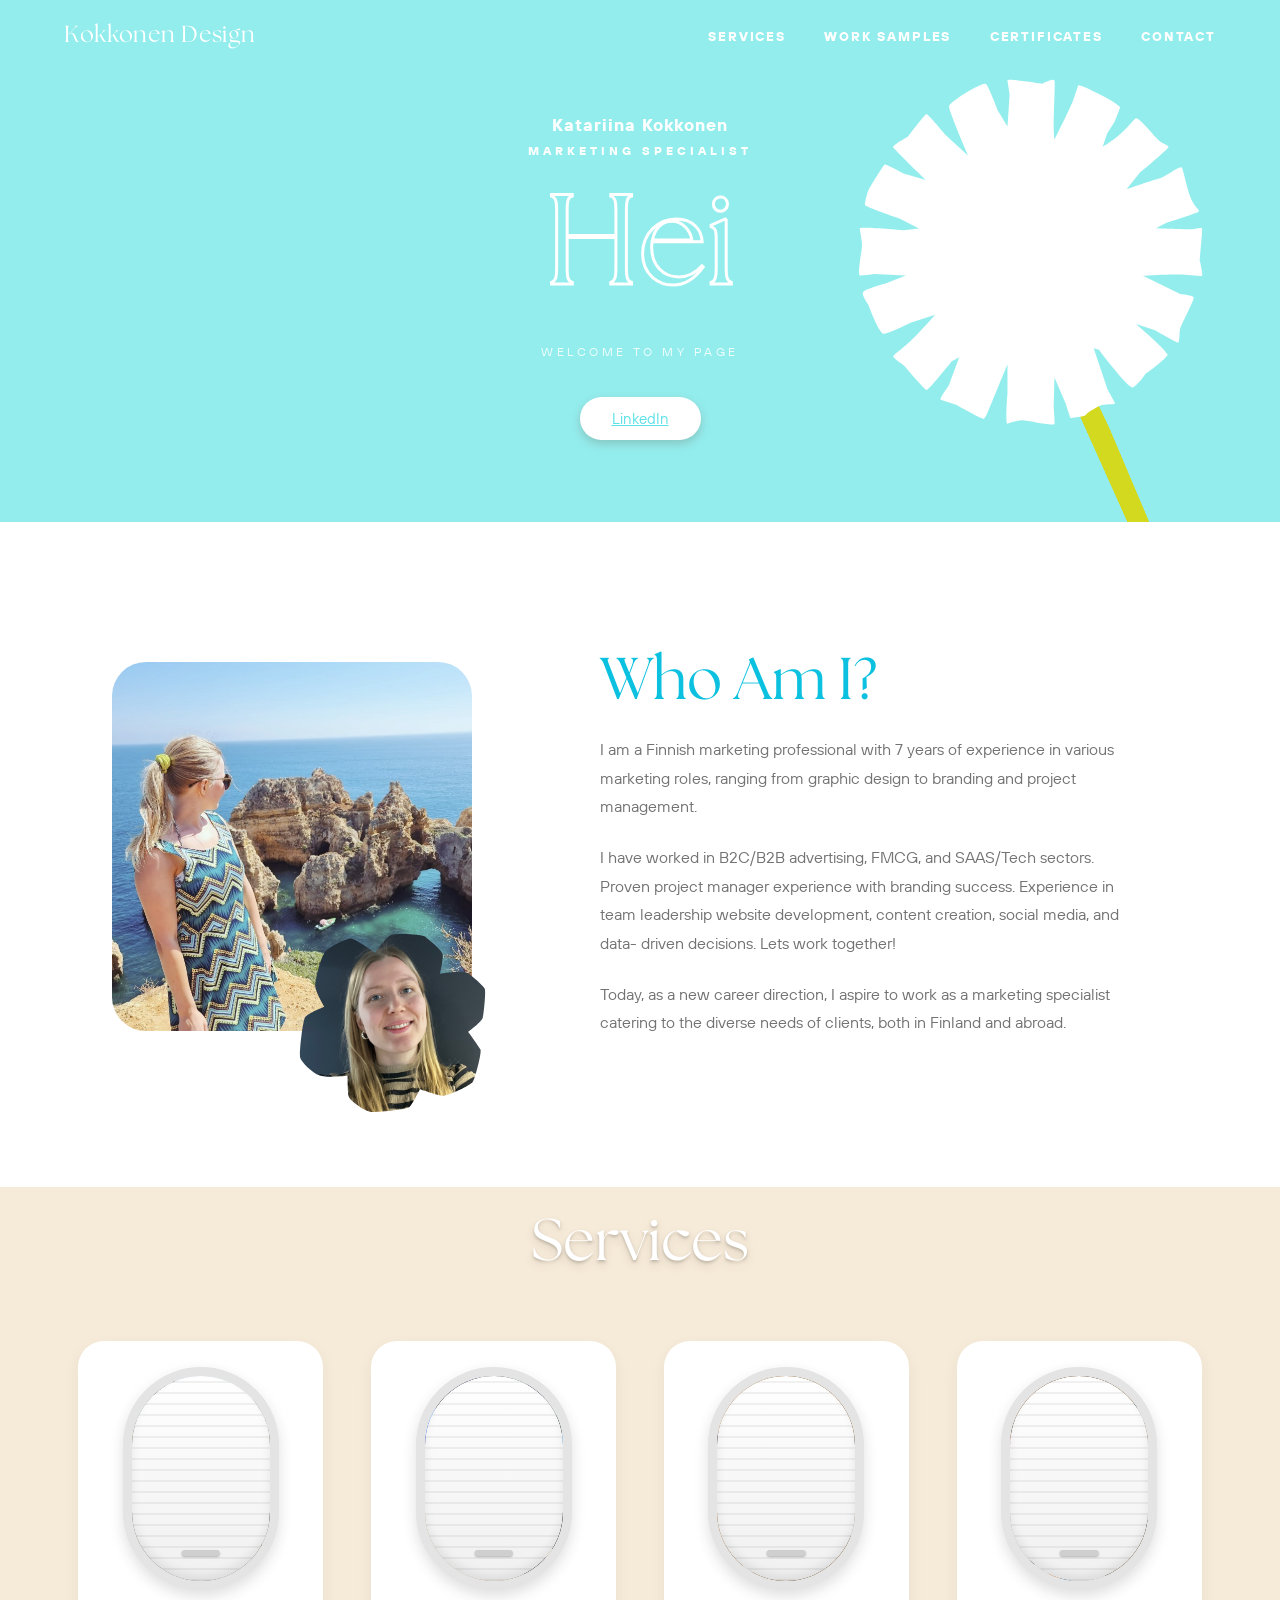
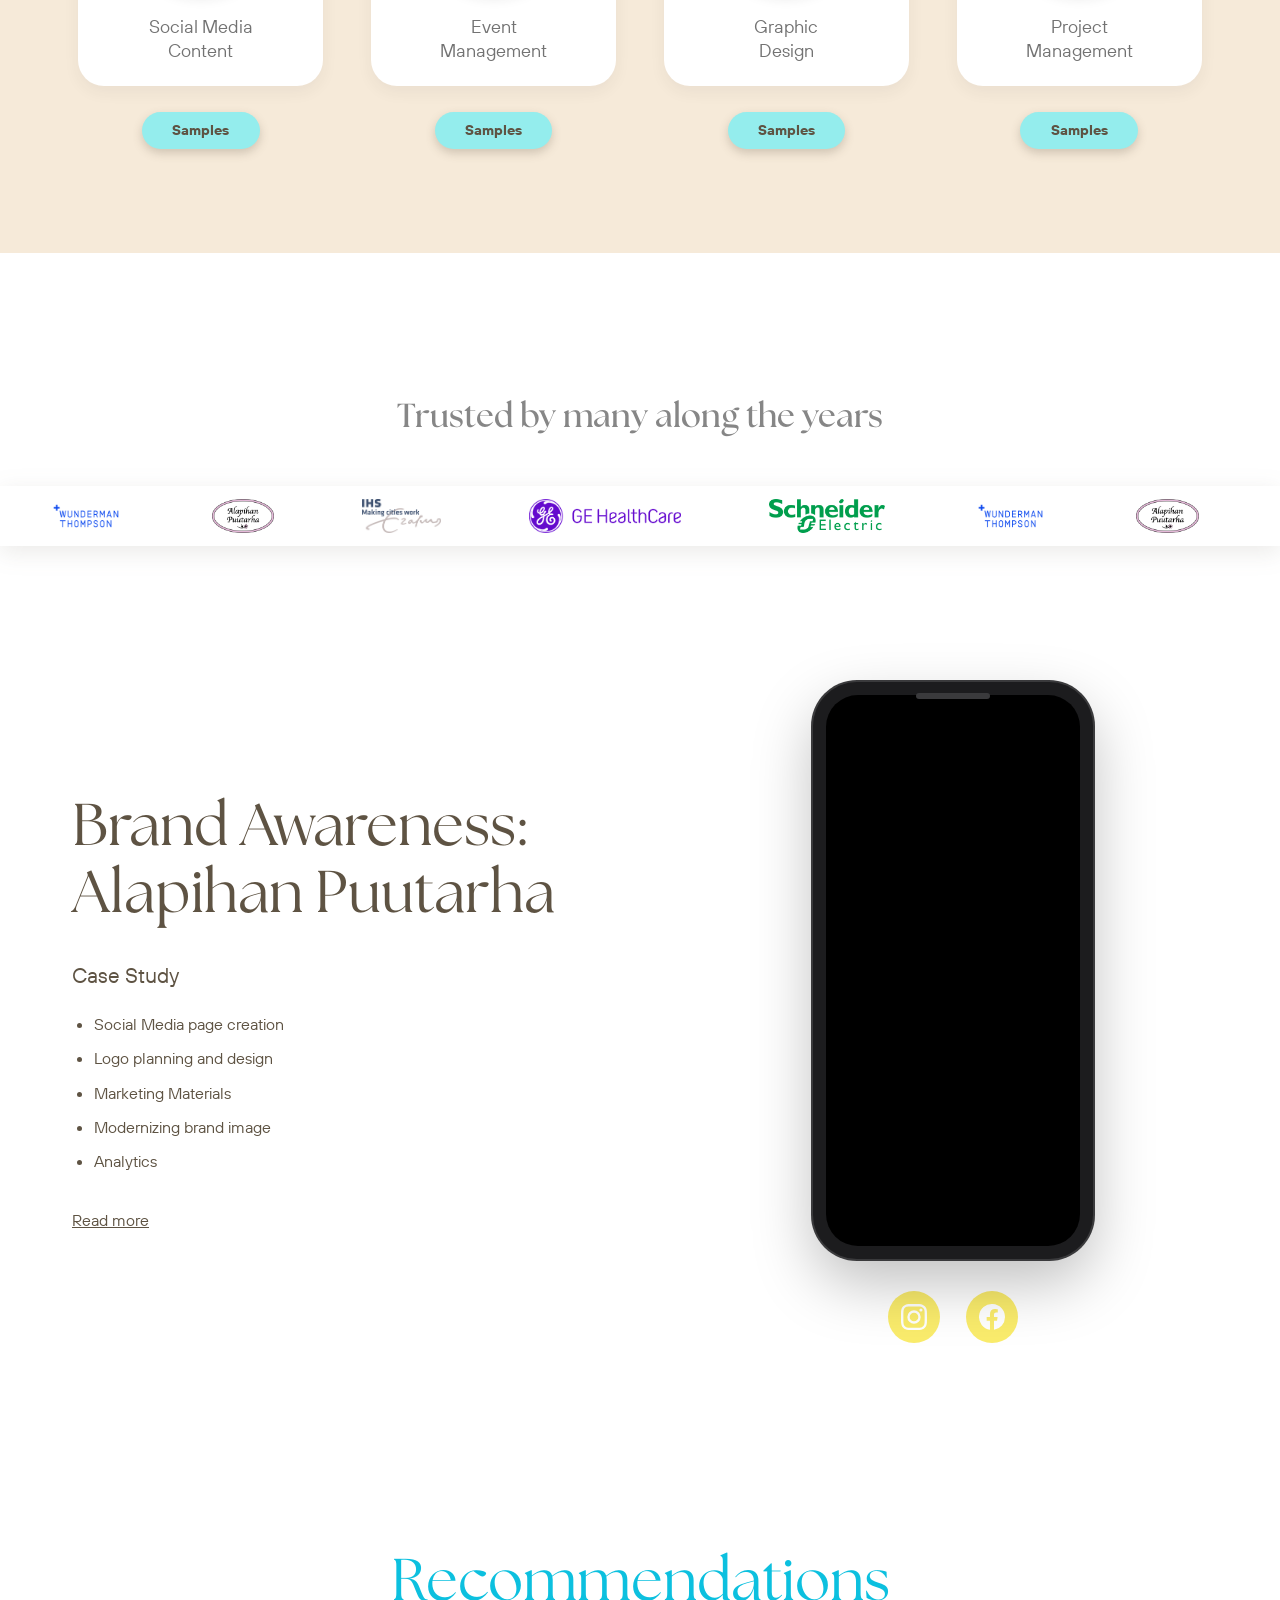
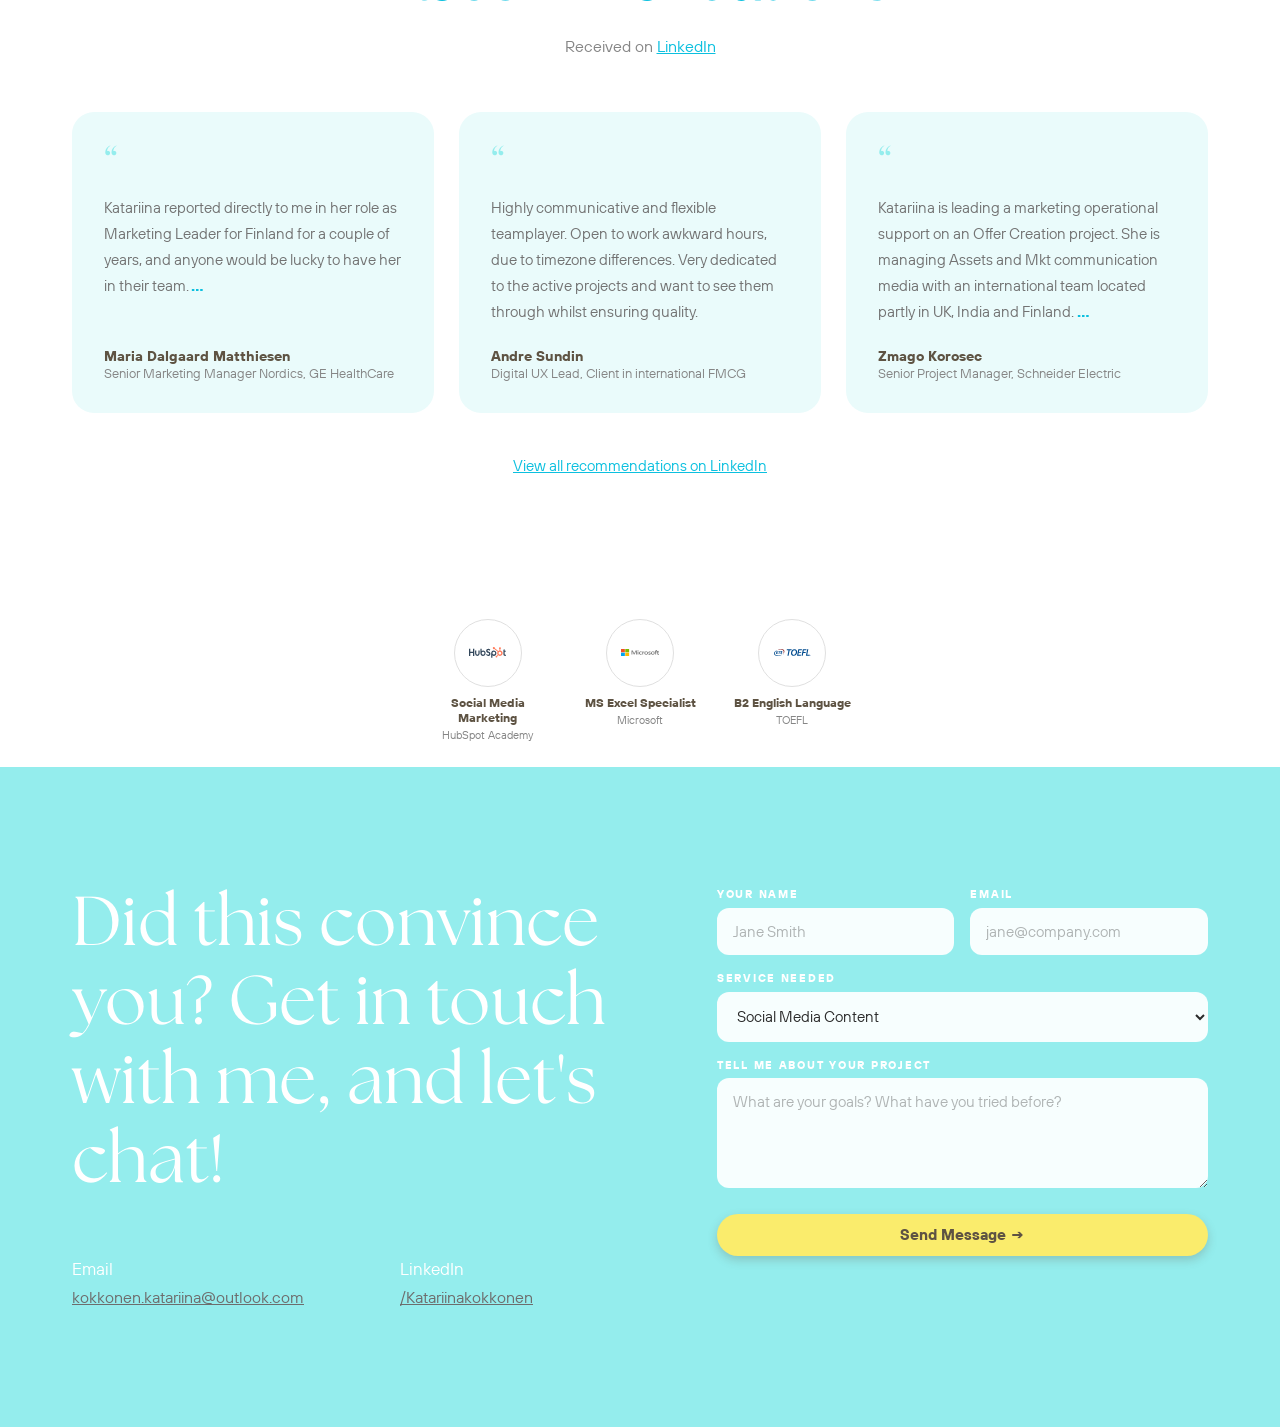
==== index.html @ 9d64ca35 "Add Social Media Tools page and organize assets Build out social-media-content.html with grouped vid" ====
<!DOCTYPE html>
<html lang="en">
<head>
  <meta charset="UTF-8" />
  <meta name="viewport" content="width=device-width, initial-scale=1.0" />
  <title>Katariina Kokkonen — Marketing Portfolio</title>
  <meta name="description" content="Portfolio of Katariina Kokkonen — Finnish marketing specialist. Social media content, event management, graphic design and project management." />
  <meta property="og:title" content="Katariina Kokkonen — Marketing Portfolio" />
  <meta property="og:description" content="Welcome to my Marketing Portfolio! Social media content · Event management · Graphic design · Project management." />
  <meta property="og:type" content="website" />
  <meta name="twitter:card" content="summary" />
  <link rel="icon" type="image/svg+xml" href="assets/img/favicon.svg" />

  <style>
    /* ── Fonts copied from the Canva site (self-hosted in assets/fonts) ── */
    @font-face {
      font-family: 'KK Display';
      src: url('assets/fonts/display-400.woff') format('woff');
      font-weight: 400; font-style: normal; font-display: swap;
    }
    @font-face {
      font-family: 'KK Display';
      src: url('assets/fonts/display-700.woff') format('woff');
      font-weight: 700; font-style: normal; font-display: swap;
    }
    @font-face {
      font-family: 'KK Sans';
      src: url('assets/fonts/sans-400.woff') format('woff');
      font-weight: 400; font-style: normal; font-display: swap;
    }
    @font-face {
      font-family: 'KK Sans';
      src: url('assets/fonts/sans-700.woff') format('woff');
      font-weight: 700; font-style: normal; font-display: swap;
    }

    *, *::before, *::after { box-sizing: border-box; margin: 0; padding: 0; }

    /* ── Palette sampled from the Canva design ── */
    :root {
      --teal:      #94EDED;   /* hero + contact background */
      --teal-soft: #C9F7F7;
      --teal-tint: #EAFBFB;
      --cyan:      #0CC0DF;   /* headings + links on white */
      --teal-link: #5CE1E6;   /* LinkedIn button text */
      --aqua-btn:  #8FE8EC;   /* "See more" pill fill */
      --yellow:    #FAEC6C;   /* Samples buttons + social icons */
      --stem:      #D3D91E;   /* dandelion stem */
      --taupe:     #5E5343;   /* case study text + button shadows */
      --gray:      #737373;   /* body text */
      --muted:     #868686;   /* secondary headings + contact values */
      --white:     #FFFFFF;
      --ink:       #2B2B2B;
    }
    html { scroll-behavior: smooth; }
    body { background: var(--white); color: var(--gray); font-family: 'KK Sans', 'Segoe UI', Helvetica, Arial, sans-serif; font-weight: 400; overflow-x: hidden; }
    img { max-width: 100%; }

    .display { font-family: 'KK Display', Georgia, 'Times New Roman', serif; font-weight: 400; }

    /* ── Canva-style pill buttons: hard taupe drop shadow ── */
    .pill { display: inline-block; border: none; cursor: pointer; text-decoration: none; text-align: center;
      font-family: 'KK Sans', sans-serif; font-size: 0.95rem; padding: 0.72rem 2rem; border-radius: 999px;
      box-shadow: 0 4px 10px rgba(94,83,67,0.25); transition: transform 0.15s, box-shadow 0.15s; }
    .pill:hover { transform: translateY(2px); box-shadow: 0 2px 6px rgba(94,83,67,0.22); }
    .pill-white { background: var(--white); }
    .pill-white span { color: var(--teal-link); text-decoration: underline; }
    .pill-yellow { background: var(--yellow); color: var(--taupe); font-weight: 700; }
    .pill-babyblue { background: var(--teal); color: var(--taupe); font-weight: 700; }

    /* ── NAV — non-sticky, sits on the teal hero and scrolls away ── */
    nav { position: absolute; top: 0; left: 0; right: 0; z-index: 20; display: flex; justify-content: space-between; align-items: center; padding: 1.4rem 4rem; background: transparent; }
    .nav-logo { font-family: 'KK Display', Georgia, serif; font-size: 1.45rem; color: var(--white); text-decoration: none; letter-spacing: 0.03em; }
    .nav-links { display: flex; gap: 2.4rem; list-style: none; }
    .nav-links a { font-size: 0.82rem; font-weight: 700; letter-spacing: 0.14em; text-transform: uppercase; color: var(--white); text-decoration: none; padding-bottom: 3px; border-bottom: 2px solid transparent; transition: border-color 0.2s; }
    .nav-links a:hover { border-bottom-color: var(--white); }
    .hamburger { display: none; flex-direction: column; gap: 5px; cursor: pointer; background: none; border: none; }
    .hamburger span { display: block; width: 24px; height: 2px; background: var(--white); }

    /* MOBILE MENU */
    .mobile-menu { display: none; position: fixed; inset: 0; background: var(--teal); z-index: 300; flex-direction: column; align-items: center; justify-content: center; gap: 2.5rem; }
    .mobile-menu.open { display: flex; }
    .mobile-menu a { font-family: 'KK Display', Georgia, serif; font-size: 2.4rem; color: var(--white); text-decoration: none; }
    .close-menu { position: absolute; top: 1.5rem; right: 2rem; background: none; border: none; font-size: 1.5rem; color: var(--white); cursor: pointer; }

    /* ── HERO — teal with dandelion, rotating hellos ── */
    #hero-wrap { position: relative; width: 100%; min-height: clamp(440px, 58vh, 600px); overflow: hidden; background: var(--teal); }
    #hero-content { position: relative; z-index: 2; display: flex; flex-direction: column; align-items: center; justify-content: center; min-height: clamp(440px, 58vh, 600px); text-align: center; padding: 5rem 4rem 3rem; max-width: 100%; margin: 0 auto; }
    .banner-nametag { font-size: 1.05rem; letter-spacing: 0.06em; color: var(--white); font-weight: 700; margin-bottom: 0.5rem; }
    .banner-eyebrow { font-size: 0.78rem; letter-spacing: 0.32em; text-transform: uppercase; color: var(--white); font-weight: 700; margin-bottom: 1.6rem; }
    .banner-name { font-family: 'KK Display', Georgia, serif; font-size: clamp(4rem, 10vw, 9rem); font-weight: 400; line-height: 1; color: var(--white); }
    /* Outlined lettering like the Canva hero title */
    @supports (-webkit-text-stroke: 2px white) {
      .banner-name { color: transparent; -webkit-text-stroke: 3px var(--white); }
    }
    #greeting { display: inline-block; transition: opacity 0.5s ease, transform 0.5s ease; }
    #greeting.fade { opacity: 0; transform: translateY(10px); }
    .banner-tagline { font-size: 0.78rem; letter-spacing: 0.28em; text-transform: uppercase; color: rgba(255,255,255,0.85); margin-top: 2rem; font-weight: 400; }
    .hero-linkedin { margin-top: 2.4rem; }

    /* Dandelion from the Canva design */
    .dandelion { position: absolute; z-index: 1; top: 15%; right: 6%; width: clamp(170px, 27vw, 380px); pointer-events: none; }
    .dandelion .flower { display: block; width: 100%; height: auto; position: relative; z-index: 2; }
    .dandelion .stem { position: absolute; top: 50%; left: 43.5%; width: 13%; height: clamp(320px, 70vh, 640px); transform: rotate(-22deg); transform-origin: top center; object-fit: fill; z-index: 1; }

    /* ── SHARED SECTION STYLES ── */
    section { padding: 6.5rem 4.5rem; }
    .section-heading { font-family: 'KK Display', Georgia, serif; font-weight: 400; font-size: clamp(2.4rem, 4.6vw, 3.9rem); line-height: 1.12; color: var(--cyan); margin-bottom: 1.2rem; }
    .reveal { opacity: 0; transform: translateY(26px); transition: opacity 0.7s ease, transform 0.7s ease; }
    .reveal.visible { opacity: 1; transform: translateY(0); }

    /* ── ABOUT — copied verbatim from the Canva site ── */
    .about { background: var(--white); display: grid; grid-template-columns: minmax(0, 360px) 1fr; gap: 8rem; align-items: center; max-width: 1200px; margin: 0 auto; padding-top: 8rem; padding-bottom: 8rem; }
    .about-text p { font-size: 1.02rem; line-height: 1.75; color: var(--gray); margin-bottom: 1.4rem; max-width: 34rem; }
    .about-media { position: relative; margin-bottom: 1rem; order: -1; }
    .about-photo { overflow: hidden; border-radius: 34px; }
    .about-media .sea { width: 100%; display: block; transform: scale(1.03); transform-origin: center; }
    .about-portrait { position: absolute; right: -4%; bottom: -22%; width: 52%; aspect-ratio: 506 / 483;
      -webkit-mask-image: url('assets/img/portrait-mask.svg'); mask-image: url('assets/img/portrait-mask.svg');
      -webkit-mask-size: contain; mask-size: contain; -webkit-mask-repeat: no-repeat; mask-repeat: no-repeat; -webkit-mask-position: center; mask-position: center; }
    .about-portrait img { width: 100%; height: 100%; object-fit: cover; object-position: 50% 10%; display: block; }

    /* ── TRUSTED BY — logo marquee scrolling left → right ── */
    .trusted { background: var(--white); padding-top: 9rem; padding-bottom: 2rem; text-align: center; }
    .trusted-heading { font-family: 'KK Display', Georgia, serif; font-weight: 700; font-size: clamp(1.5rem, 2.6vw, 2.1rem); color: var(--muted); margin-bottom: 3rem; }
    .marquee { overflow: hidden; position: relative; background: var(--white); padding: 0.8rem 3rem; width: 100vw; margin-left: calc(50% - 50vw); margin-right: calc(50% - 50vw); filter: drop-shadow(0 6px 12px rgba(94, 83, 67, 0.12)); }
    .marquee-track { display: flex; align-items: center; gap: 5.5rem; width: max-content; animation: marquee-ltr 32s linear infinite; }
    .marquee:hover .marquee-track { animation-play-state: paused; }
    .marquee-track img { height: 34px; width: auto; flex-shrink: 0; }
    .marquee-track img.tall { height: 46px; }
    /* moves left → right */
    @keyframes marquee-ltr { from { transform: translateX(-50%); } to { transform: translateX(0); } }

    /* ── SERVICES / WHAT I OFFER — four blocks like the hand-drawn guide ── */
    .services { background: #F6EAD9; padding-top: 1.5rem; }
    .services-intro { text-align: center; margin-bottom: 4rem; }
    .services-intro .section-heading { color: var(--white); text-shadow: 0 2px 3px rgba(94, 83, 67, 0.3), 0 5px 10px rgba(94, 83, 67, 0.15); }
    .services-grid { display: grid; grid-template-columns: repeat(4, 1fr); gap: 2.2rem; max-width: 1200px; margin: 0 auto; }
    .service-block { display: flex; flex-direction: column; align-items: center; text-align: center; }
    .service-card { background: var(--white); border-radius: 26px; padding: 1.6rem 1.4rem 1.4rem; box-shadow: 0 6px 16px rgba(43,43,43,0.06); display: flex; flex-direction: column; align-items: center; }
    .service-media { width: 78%; max-width: 200px; aspect-ratio: 350 / 500; border-radius: 999px; overflow: hidden; background: var(--teal-tint); position: relative;
      border: 9px solid #e4e4e4; box-shadow: inset 0 0 16px rgba(0,0,0,0.22), inset 0 0 3px rgba(0,0,0,0.3), 0 6px 14px rgba(43,43,43,0.15); }
    .service-media img, .service-media video { width: 100%; height: 100%; display: block; object-fit: cover; object-position: center; overflow-clip-margin: unset; }
    /* ── window shade: covers the photo, slides up to reveal it on scroll ── */
    .window-shade { position: absolute; inset: 0; z-index: 3; border-radius: 999px;
      background: linear-gradient(180deg, #FFFFFF 0%, #F0F0F0 100%);
      box-shadow: inset 0 -6px 10px rgba(0,0,0,0.08);
      transition: transform 0.9s cubic-bezier(0.65,0,0.35,1); }
    .window-shade::before { content: ''; position: absolute; inset: 0; border-radius: 999px;
      background-image: repeating-linear-gradient(0deg, rgba(0,0,0,0.055) 0 2px, transparent 2px 11px);
      pointer-events: none; }
    .window-shade::after { content: ''; position: absolute; bottom: 12%; left: 50%; transform: translateX(-50%);
      width: 28%; height: 6px; border-radius: 3px; background: #cfcfcf; box-shadow: 0 1px 2px rgba(0,0,0,0.25); }
    .service-media.shade-open .window-shade { transform: translateY(-115%); }
    .service-name { font-size: 1.12rem; font-weight: 400; color: var(--gray); margin: 1.6rem 0 0; line-height: 1.35; }
    .service-block .pill { font-size: 0.9rem; padding: 0.62rem 1.9rem; margin-top: 1.6rem; }

    /* ── CERTIFICATES ── */
    .certificates { background: var(--white); text-align: center; padding-top: 1.6rem; padding-bottom: 1.6rem; }
    .cert-grid { display: flex; justify-content: center; gap: 1.4rem; flex-wrap: wrap; margin-top: 0.9rem; }
    .cert-card { display: flex; flex-direction: column; align-items: center; gap: 0.5rem; width: 130px; }
    .cert-logo { width: 68px; height: 68px; border-radius: 50%; background: var(--white); border: 1px solid #E0E0E0; display: flex; align-items: center; justify-content: center; padding: 0.9rem; }
    .cert-logo img { max-width: 100%; max-height: 100%; object-fit: contain; display: block; }
    .cert-name { font-weight: 700; color: var(--taupe); font-size: 0.78rem; }
    .cert-issuer { font-size: 0.7rem; color: var(--muted); margin-top: -0.3rem; }

    /* ── CASE STUDY — Brand Awareness: Alapihan Puutarha ── */
    .case-study { background: var(--white); display: grid; grid-template-columns: 1.1fr 1fr; gap: 4rem; align-items: center; max-width: 1200px; margin: 0 auto; }
    .case-title { font-family: 'KK Display', Georgia, serif; font-weight: 400; font-size: clamp(2.4rem, 4.6vw, 3.9rem); line-height: 1.15; color: var(--taupe); margin-bottom: 2rem; }
    .case-sub { font-size: 1.3rem; color: var(--taupe); margin-bottom: 1.2rem; }
    .case-list { list-style: disc; padding-left: 1.4rem; color: var(--taupe); font-size: 1.02rem; line-height: 2.1; }
    .case-readmore { display: inline-block; margin-top: 2rem; color: var(--taupe); font-size: 1rem; text-decoration: underline; }
    .case-readmore:hover { color: var(--cyan); }
    .case-media { text-align: center; }
    .phone-mockup { margin: 0 auto; position: relative; width: min(280px, 80%); background: #1c1c1e; border-radius: 44px; padding: 13px; box-shadow: 0 0 0 2px #3a3a3c, 0 24px 60px rgba(0,0,0,0.25); }
    .phone-mockup::before { content: ''; position: absolute; top: 11px; left: 50%; transform: translateX(-50%); width: 74px; height: 6px; background: #3a3a3c; border-radius: 3px; z-index: 2; }
    .phone-screen { border-radius: 32px; overflow: hidden; background: #000; aspect-ratio: 590 / 1280; }
    .phone-screen video { width: 100%; height: 100%; object-fit: cover; display: block; }
    .case-socials { display: flex; justify-content: center; gap: 1.6rem; margin-top: 2rem; }
    .case-socials a { width: 52px; height: 52px; border-radius: 50%; background: var(--yellow); display: flex; align-items: center; justify-content: center; transition: transform 0.2s; }
    .case-socials a:hover { transform: translateY(-3px); }
    .case-socials svg { width: 26px; height: 26px; fill: var(--white); }

    /* ── RECOMMENDATIONS (from LinkedIn) ── */
    .recs { background: var(--white); }
    .recs-intro { text-align: center; margin-bottom: 3.5rem; }
    .recs-intro p { color: var(--muted); }
    .recs-grid { display: grid; grid-template-columns: repeat(3, 1fr); gap: 1.6rem; max-width: 1200px; margin: 0 auto; }
    .rec-card { background: var(--teal-tint); border-radius: 22px; padding: 2rem; display: flex; flex-direction: column; }
    .rec-quote { font-family: 'KK Display', Georgia, serif; font-size: 2.6rem; line-height: 1; color: var(--teal); }
    .rec-text { font-size: 0.95rem; line-height: 1.7; color: var(--gray); margin: 0.6rem 0 1.4rem; flex: 1; }
    .rec-toggle { background: none; border: none; padding: 0; margin-left: 0.15rem; color: var(--cyan); font-weight: 700; font-size: inherit; font-family: inherit; cursor: pointer; }
    .rec-toggle:hover { text-decoration: underline; }
    .rec-full { display: none; margin-top: 0.9rem; }
    .rec-full p { margin-bottom: 0.9rem; }
    .rec-full p:last-child { margin-bottom: 0; }
    .rec-card.expanded .rec-full { display: block; }
    .rec-author { font-weight: 700; color: var(--taupe); font-size: 0.9rem; }
    .rec-role { font-size: 0.8rem; color: var(--muted); }
    .recs-cta { text-align: center; margin-top: 2.6rem; }
    .recs-cta a { color: var(--cyan); text-decoration: underline; font-size: 0.95rem; }

    /* ── CONTACT — styled like the Canva contact section, form kept ── */
    .contact { background: var(--teal); display: grid; grid-template-columns: 1.15fr 1fr; gap: 5rem; align-items: start; padding-top: 7.5rem; padding-bottom: 7.5rem; }
    .contact-heading { font-family: 'KK Display', Georgia, serif; font-weight: 400; font-size: clamp(2.6rem, 5.4vw, 4.6rem); line-height: 1.14; color: var(--white); margin-bottom: 3.5rem; }
    .contact-details { display: flex; gap: 6rem; flex-wrap: wrap; }
    .contact-label { color: var(--white); font-size: 1.05rem; margin-bottom: 0.5rem; }
    .contact-value { color: #6d6d6d; font-size: 1rem; }
    .contact-value a { color: #6d6d6d; text-decoration: underline; }
    .contact-value a:hover { color: var(--white); }
    .contact-form { display: flex; flex-direction: column; gap: 1rem; }
    .form-row { display: grid; grid-template-columns: 1fr 1fr; gap: 1rem; }
    .form-field { display: flex; flex-direction: column; gap: 0.4rem; }
    label { font-size: 0.68rem; letter-spacing: 0.16em; text-transform: uppercase; color: var(--white); font-weight: 700; }
    input, textarea, select { background: rgba(255,255,255,0.92); border: none; color: var(--ink); padding: 0.9rem 1rem; border-radius: 12px; font-size: 0.92rem; font-family: 'KK Sans', sans-serif; outline: none; transition: box-shadow 0.2s; width: 100%; }
    input:focus, textarea:focus, select:focus { box-shadow: 0 0 0 3px rgba(12,192,223,0.45); }
    textarea { resize: vertical; min-height: 110px; }
    input::placeholder, textarea::placeholder { color: rgba(43,43,43,0.35); }
    .submit-btn { margin-top: 0.6rem; width: 100%; }

    /* ── ANIMATION UTILITIES ── */
    @keyframes fadeUp { from { opacity: 0; transform: translateY(22px); } to { opacity: 1; transform: translateY(0); } }
    @media (prefers-reduced-motion: reduce) {
      html { scroll-behavior: auto; }
      .marquee-track { animation: none; }
      .reveal { opacity: 1; transform: none; transition: none; }
      #greeting { transition: none; }
    }

    /* ── MOBILE ── */
    @media (max-width: 1024px) {
      .services-grid { grid-template-columns: repeat(2, 1fr); }
      .recs-grid { grid-template-columns: 1fr; }
    }
    @media (max-width: 900px) {
      nav { padding: 1.1rem 1.5rem; }
      .nav-links { display: none; }
      .hamburger { display: flex; }
      section { padding: 4rem 1.5rem; }
      #hero-wrap { min-height: clamp(560px, 85vh, 760px); }
      #hero-content { min-height: clamp(560px, 85vh, 760px); max-width: 100%; padding: 6rem 1.5rem 3rem; }
      .dandelion { top: 68px; right: -4%; width: 44vw; opacity: 0.85; }
      .about { grid-template-columns: 1fr; gap: 3rem; }
      .about-media { margin-bottom: 4.5rem; max-width: 480px; order: 0; }
      .case-study { grid-template-columns: 1fr; gap: 3rem; }
      .contact { grid-template-columns: 1fr; gap: 3rem; }
      .contact-details { gap: 3rem; }
      .form-row { grid-template-columns: 1fr; }
      .marquee-track { gap: 3rem; }
      .marquee-track img { height: 40px; }
      .marquee-track img.tall { height: 56px; }
    }
    @media (max-width: 560px) {
      .services-grid { grid-template-columns: 1fr; max-width: 320px; }
    }
  </style>
</head>
<body>

<!-- NAV — non-sticky -->
<nav>
  <a href="#" class="nav-logo">Kokkonen Design</a>
  <ul class="nav-links">
    <li><a href="#services">Services</a></li>
    <li><a href="#work">Work Samples</a></li>
    <li><a href="#certificates">Certificates</a></li>
    <li><a href="#contact">Contact</a></li>
  </ul>
  <button class="hamburger" id="hamburger" aria-label="Open menu">
    <span></span><span></span><span></span>
  </button>
</nav>

<!-- MOBILE MENU -->
<div class="mobile-menu" id="mobileMenu">
  <button class="close-menu" id="closeMenu" aria-label="Close menu">✕</button>
  <a href="#services"     onclick="closeMobile()">Services</a>
  <a href="#work"         onclick="closeMobile()">Work Samples</a>
  <a href="#certificates" onclick="closeMobile()">Certificates</a>
  <a href="#contact"      onclick="closeMobile()">Contact</a>
</div>

<!-- HERO — teal Canva palette, dandelion design, rotating hellos -->
<div id="hero-wrap">
  <div class="dandelion" aria-hidden="true">
    <img class="flower" src="assets/img/dandelion-flower.svg" alt="" width="257" height="259" decoding="async" />
    <img class="stem" src="assets/img/dandelion-stem.png" alt="" width="125" height="900" decoding="async" />
  </div>
  <div id="hero-content">
    <p class="banner-nametag">Katariina Kokkonen</p>
    <p class="banner-eyebrow">Marketing Specialist</p>
    <h2 class="banner-name"><span id="greeting">Hello</span></h2>
    <p class="banner-tagline">Welcome to my page</p>
    <a class="pill pill-white hero-linkedin" href="https://www.linkedin.com/in/katariinakokkonen/" target="_blank" rel="noopener"><span>LinkedIn</span></a>
  </div>
</div>

<!-- ABOUT — copied verbatim from the Canva site, photos included -->
<section class="about" id="about">
  <div class="about-text reveal">
    <h1 class="section-heading">Who Am I?</h1>
    <p>I am a Finnish marketing professional with 7 years of experience in various marketing roles, ranging from graphic design to branding and project management.</p>
    <p>I have worked in B2C/B2B advertising, FMCG, and SAAS/Tech sectors. Proven project manager experience with branding success. Experience in team leadership website development, content creation, social media, and data- driven decisions. Lets work together!</p>
    <p>Today, as a new career direction, I aspire to work as a marketing specialist catering to the diverse needs of clients, both in Finland and abroad.</p>
  </div>
  <div class="about-media reveal">
    <div class="about-photo">
      <img class="sea" src="assets/img/about-sea.jpg" alt="Katariina by the sea in Lagos, Portugal" width="739" decoding="async" />
    </div>
    <div class="about-portrait">
      <img src="assets/img/about-portrait.jpg" alt="Portrait of Katariina Kokkonen" width="540" height="720" decoding="async" />
    </div>
  </div>
</section>

<!-- SERVICES / WHAT I OFFER — blocks per the hand-drawn guide -->
<section class="services" id="services">
  <div class="services-intro reveal">
    <h2 class="section-heading">Services</h2>
  </div>
  <div class="services-grid">
    <div class="service-block reveal">
      <div class="service-card">
        <div class="service-media">
          <img src="assets/img/service-social-media.jpg" alt="Event at Alapihan Puutarha garden" width="373" height="533" loading="lazy" decoding="async" />
          <div class="window-shade"></div>
        </div>
        <p class="service-name">Social Media<br />Content</p>
      </div>
      <a class="pill pill-babyblue" href="social-media-content.html">Samples</a>
    </div>
    <div class="service-block reveal">
      <div class="service-card">
        <div class="service-media">
          <img src="assets/img/service-event-management.jpg" alt="Katariina at a GE HealthCare conference booth" width="910" height="1215" loading="lazy" decoding="async" style="height: 130%; margin-top: -30px;" />
          <div class="window-shade"></div>
        </div>
        <p class="service-name">Event<br />Management</p>
      </div>
      <a class="pill pill-babyblue" href="https://drive.google.com/file/d/1qMhz7Inp61fIfkfR4D12gCliD6N46cmx/view?usp=sharing" target="_blank" rel="noopener">Samples</a>
    </div>
    <div class="service-block reveal">
      <div class="service-card">
        <div class="service-media">
          <img src="assets/img/service-graphic-design.jpg" alt="Printed leaflets and posters designed for GE HealthCare" width="546" height="780" loading="lazy" decoding="async" />
          <div class="window-shade"></div>
        </div>
        <p class="service-name">Graphic<br />Design</p>
      </div>
      <a class="pill pill-babyblue" href="https://drive.google.com/file/d/1JXjqSvORLjnT2InTJ5fufkKyHMpyu1ek/view?usp=sharing" target="_blank" rel="noopener">Samples</a>
    </div>
    <div class="service-block reveal">
      <div class="service-card">
        <div class="service-media">
          <img src="assets/img/service-project-management.jpg" alt="Project plan and timeline on a clipboard" width="800" height="533" loading="lazy" decoding="async" />
          <div class="window-shade"></div>
        </div>
        <p class="service-name">Project<br />Management</p>
      </div>
      <a class="pill pill-babyblue" href="https://drive.google.com/file/d/1qMhz7Inp61fIfkfR4D12gCliD6N46cmx/view?usp=sharing" target="_blank" rel="noopener">Samples</a>
    </div>
  </div>
</section>

<!-- TRUSTED BY — company logos scrolling left to right -->
<section class="trusted" aria-label="Companies I have worked with">
  <h2 class="trusted-heading display">Trusted by many along the years</h2>
  <div class="marquee">
    <div class="marquee-track">
      <img class="logo logo-wt" src="assets/img/logo-wunderman-thompson.png" alt="Wunderman Thompson" width="356" height="160" loading="lazy" decoding="async" />
      <img class="logo logo-ap" src="assets/img/logo-alapihan-puutarha.png" alt="Alapihan Puutarha" width="295" height="160" loading="lazy" decoding="async" />
      <img class="logo logo-ihs" src="assets/img/logo-ihs.png" alt="IHS — Making cities work" width="341" height="148" loading="lazy" decoding="async" />
      <img class="logo logo-ge" src="assets/img/logo-ge-healthcare.png" alt="GE HealthCare" width="718" height="160" loading="lazy" decoding="async" />
      <img class="logo logo-se" src="assets/img/logo-schneider-electric.png" alt="Schneider Electric" width="542" height="160" loading="lazy" decoding="async" />
      <!-- duplicate set for the seamless loop -->
      <img class="logo logo-wt" src="assets/img/logo-wunderman-thompson.png" alt="" aria-hidden="true" width="356" height="160" loading="lazy" decoding="async" />
      <img class="logo logo-ap" src="assets/img/logo-alapihan-puutarha.png" alt="" aria-hidden="true" width="295" height="160" loading="lazy" decoding="async" />
      <img class="logo logo-ihs" src="assets/img/logo-ihs.png" alt="" aria-hidden="true" width="341" height="148" loading="lazy" decoding="async" />
      <img class="logo logo-ge" src="assets/img/logo-ge-healthcare.png" alt="" aria-hidden="true" width="718" height="160" loading="lazy" decoding="async" />
      <img class="logo logo-se" src="assets/img/logo-schneider-electric.png" alt="" aria-hidden="true" width="542" height="160" loading="lazy" decoding="async" />
    </div>
  </div>
</section>

<!-- CASE STUDY — from the Canva page -->
<section id="work">
  <div class="case-study">
    <div class="reveal">
      <h2 class="case-title">Brand Awareness: Alapihan Puutarha</h2>
      <p class="case-sub">Case Study</p>
      <ul class="case-list">
        <li>Social Media page creation</li>
        <li>Logo planning and design</li>
        <li>Marketing Materials</li>
        <li>Modernizing brand image</li>
        <li>Analytics</li>
      </ul>
      <a class="case-readmore" href="https://drive.google.com/file/d/1YEgwYLe2JxTpBZf6eTcuw4bFQxtJn7Kc/view" target="_blank" rel="noopener">Read more</a>
    </div>
    <div class="case-media reveal">
      <div class="phone-mockup">
        <div class="phone-screen">
          <video class="pillarboxed" src="assets/video/case-study-phone.mp4" autoplay loop muted playsinline></video>
        </div>
      </div>
      <div class="case-socials">
        <a href="https://www.instagram.com/alapihanpuutarha/" target="_blank" rel="noopener" aria-label="Alapihan Puutarha on Instagram">
          <svg viewBox="0 0 24 24" xmlns="http://www.w3.org/2000/svg"><path d="M12 2.2c3.2 0 3.58.01 4.85.07 1.17.05 1.8.25 2.23.41.56.22.96.48 1.38.9.42.42.68.82.9 1.38.16.42.36 1.06.41 2.23.06 1.27.07 1.65.07 4.85s-.01 3.58-.07 4.85c-.05 1.17-.25 1.8-.41 2.23-.22.56-.48.96-.9 1.38-.42.42-.82.68-1.38.9-.42.16-1.06.36-2.23.41-1.27.06-1.65.07-4.85.07s-3.58-.01-4.85-.07c-1.17-.05-1.8-.25-2.23-.41a3.72 3.72 0 0 1-1.38-.9 3.72 3.72 0 0 1-.9-1.38c-.16-.42-.36-1.06-.41-2.23C2.21 15.58 2.2 15.2 2.2 12s.01-3.58.07-4.85c.05-1.17.25-1.8.41-2.23.22-.56.48-.96.9-1.38.42-.42.82-.68 1.38-.9.42-.16 1.06-.36 2.23-.41C8.42 2.21 8.8 2.2 12 2.2m0-2.2C8.74 0 8.33.01 7.05.07 5.78.13 4.9.33 4.14.63a5.92 5.92 0 0 0-2.14 1.4A5.92 5.92 0 0 0 .6 4.16C.31 4.93.11 5.8.05 7.08 0 8.35 0 8.76 0 12s.01 3.65.07 4.92c.06 1.28.26 2.15.55 2.92.31.8.72 1.47 1.4 2.14a5.92 5.92 0 0 0 2.13 1.4c.77.3 1.64.5 2.92.55C8.35 24 8.76 24 12 24s3.65-.01 4.92-.07c1.28-.06 2.15-.26 2.92-.55a5.92 5.92 0 0 0 2.14-1.4 5.92 5.92 0 0 0 1.4-2.13c.3-.77.5-1.64.55-2.92.06-1.27.07-1.68.07-4.93s-.01-3.65-.07-4.92c-.06-1.28-.26-2.15-.55-2.92a5.92 5.92 0 0 0-1.4-2.14A5.92 5.92 0 0 0 19.85.6c-.77-.3-1.64-.5-2.92-.55C15.65 0 15.24 0 12 0z"/><path d="M12 5.84A6.16 6.16 0 1 0 18.16 12 6.16 6.16 0 0 0 12 5.84zm0 10.15A4 4 0 1 1 16 12a4 4 0 0 1-4 3.99z"/><circle cx="18.41" cy="5.59" r="1.44"/></svg>
        </a>
        <a href="https://www.facebook.com/alapihanpuutarha/" target="_blank" rel="noopener" aria-label="Alapihan Puutarha on Facebook">
          <svg viewBox="0 0 24 24" xmlns="http://www.w3.org/2000/svg"><path d="M24 12a12 12 0 1 0-13.88 11.85v-8.38H7.08V12h3.04V9.36c0-3 1.79-4.67 4.53-4.67 1.31 0 2.68.23 2.68.23v2.95H15.8c-1.49 0-1.95.92-1.95 1.87V12h3.32l-.53 3.47h-2.79v8.38A12 12 0 0 0 24 12z"/></svg>
        </a>
      </div>
    </div>
  </div>
</section>

<!-- RECOMMENDATIONS — imported from LinkedIn -->
<section class="recs" id="recommendations">
  <div class="recs-intro reveal">
    <h2 class="section-heading">Recommendations</h2>
    <p>Received on <a href="https://www.linkedin.com/in/katariinakokkonen/" target="_blank" rel="noopener" style="color:var(--cyan);">LinkedIn</a></p>
  </div>
  <!-- PLACEHOLDER CARDS: replace the text, author and role of each card with the real
       recommendations from https://www.linkedin.com/in/katariinakokkonen/details/recommendations/ -->
  <div class="recs-grid">
    <div class="rec-card reveal">
      <div class="rec-quote" aria-hidden="true">&ldquo;</div>
      <div class="rec-text">
        <span class="rec-preview">Katariina reported directly to me in her role as Marketing Leader for Finland for a couple of years, and anyone would be lucky to have her in their team.</span><button class="rec-toggle" type="button" aria-expanded="false"> …</button>
        <div class="rec-full">
          <p>She continuously impresses me with her energy, creativity, and ability to turn ideas into action.</p>
          <p>Katariina consistently goes above and beyond to support both the sales organization and our customers. She combines strategic thinking with an entrepreneurial mindset, always looking for innovative ways to engage audiences and drive results. Whether creating engaging video content at congresses, developing interactive booth activities, producing customer success stories, or exploring new marketing channels, she approaches every initiative with creativity and a strong customer focus.</p>
          <p>At the same time, she successfully manages major industry events, user meetings, product launches, and a wide range of marketing programs. Despite this broad scope, she works independently, consistently delivers high-quality results, and effectively manages local compliance processes and budgets.</p>
          <p>Katariina has made a significant impact on our results across the Nordic and Netherlands marketing team through her proactive approach, strong ownership mindset, and can-do attitude. I would recommend Katariina without hesitation to any organization.</p>
        </div>
      </div>
      <p class="rec-author">Maria Dalgaard Matthiesen</p>
      <p class="rec-role">Senior Marketing Manager Nordics, GE HealthCare</p>
    </div>
    <div class="rec-card reveal">
      <div class="rec-quote" aria-hidden="true">&ldquo;</div>
      <p class="rec-text">Highly communicative and flexible teamplayer. Open to work awkward hours, due to timezone differences. Very dedicated to the active projects and want to see them through whilst ensuring quality.</p>
      <p class="rec-author">Andre Sundin</p>
      <p class="rec-role">Digital UX Lead, Client in international FMCG</p>
    </div>
    <div class="rec-card reveal">
      <div class="rec-quote" aria-hidden="true">&ldquo;</div>
      <div class="rec-text">
        <span class="rec-preview">Katariina is leading a marketing operational support on an Offer Creation project. She is managing Assets and Mkt communication media with an international team located partly in UK, India and Finland.</span><button class="rec-toggle" type="button" aria-expanded="false"> …</button>
        <div class="rec-full">
          <p>Her contribution to create, organise and manage marketing with business data were key to achieve project schedule and Quality expectations.</p>
          <p>A sense of Communication and follow up with actions are a clear strength. All team members have noticed her capacity to scale up fast in knowledge and adapt to project high rate pace.</p>
          <p>Team work and capacity to listen were well appreciated.</p>
        </div>
      </div>
      <p class="rec-author">Zmago Korosec</p>
      <p class="rec-role">Senior Project Manager, Schneider Electric</p>
    </div>
  </div>
  <div class="recs-cta reveal">
    <a href="https://www.linkedin.com/in/katariinakokkonen/" target="_blank" rel="noopener">View all recommendations on LinkedIn</a>
  </div>
</section>

<!-- CERTIFICATES -->
<section class="certificates" id="certificates">
  <div class="cert-grid">
    <div class="cert-card reveal">
      <div class="cert-logo"><img src="assets/img/cert-hubspot.svg" alt="HubSpot Academy logo" loading="lazy" decoding="async" /></div>
      <p class="cert-name">Social Media Marketing</p>
      <p class="cert-issuer">HubSpot Academy</p>
    </div>
    <div class="cert-card reveal">
      <div class="cert-logo"><img src="assets/img/cert-microsoft.svg" alt="Microsoft logo" loading="lazy" decoding="async" /></div>
      <p class="cert-name">MS Excel Specialist</p>
      <p class="cert-issuer">Microsoft</p>
    </div>
    <div class="cert-card reveal">
      <div class="cert-logo"><img src="assets/img/cert-toefl.svg" alt="TOEFL logo" loading="lazy" decoding="async" /></div>
      <p class="cert-name">B2 English Language</p>
      <p class="cert-issuer">TOEFL</p>
    </div>
  </div>
</section>

<!-- CONTACT — Canva contact section, form kept -->
<section class="contact" id="contact">
  <div class="reveal">
    <h2 class="contact-heading">Did this convince you? Get in touch with me, and let's chat!</h2>
    <div class="contact-details">
      <div>
        <p class="contact-label">Email</p>
        <p class="contact-value"><a href="mailto:kokkonen.katariina@outlook.com">kokkonen.katariina@outlook.com</a></p>
      </div>
      <div>
        <p class="contact-label">LinkedIn</p>
        <p class="contact-value"><a href="https://www.linkedin.com/in/katariinakokkonen/" target="_blank" rel="noopener">/Katariinakokkonen</a></p>
      </div>
    </div>
  </div>
  <form class="contact-form reveal" action="mailto:kokkonen.katariina@outlook.com" method="post" enctype="text/plain">
    <div class="form-row">
      <div class="form-field"><label>Your Name</label><input type="text" name="Name" placeholder="Jane Smith" required /></div>
      <div class="form-field"><label>Email</label><input type="email" name="Email" placeholder="jane@company.com" required /></div>
    </div>
    <div class="form-field"><label>Service Needed</label>
      <select name="Service Needed">
        <option>Social Media Content</option><option>Event Management</option>
        <option>Graphic Design</option><option>Project Management</option>
        <option>Other / Not Sure</option>
      </select>
    </div>
    <div class="form-field"><label>Tell Me About Your Project</label>
      <textarea name="Project Details" placeholder="What are your goals? What have you tried before?"></textarea>
    </div>
    <button type="submit" class="pill pill-yellow submit-btn">Send Message →</button>
  </form>
</section>

<script>
/* ── Rotating greeting ── */
(function () {
  const greetings = ['Hello', 'Hei', 'Hej', 'Привет', '你好', 'Hola', 'Bonjour', 'Hallo', 'Olá', 'Guten Tag'];
  const el = document.getElementById('greeting');
  let i = 0;
  setInterval(() => {
    el.classList.add('fade');
    setTimeout(() => {
      i = (i + 1) % greetings.length;
      el.textContent = greetings[i];
      el.classList.remove('fade');
    }, 500);
  }, 3000);
})();

/* ── Scroll reveal ── */
document.querySelectorAll('.reveal').forEach((el, i) => {
  new IntersectionObserver(([e], obs) => {
    if (e.isIntersecting) { setTimeout(() => el.classList.add('visible'), i % 4 * 80); obs.disconnect(); }
  }, { threshold: 0.08 }).observe(el);
});

/* ── Airplane window shades: slide up in view, close back down once scrolled past ── */
document.querySelectorAll('.service-media').forEach((el, i) => {
  let openTimer = null;
  new IntersectionObserver(([e]) => {
    if (e.isIntersecting) {
      openTimer = setTimeout(() => el.classList.add('shade-open'), 200 + i * 160);
    } else {
      clearTimeout(openTimer);
      el.classList.remove('shade-open');
    }
  }, { threshold: 0.4 }).observe(el);
});

/* ── Recommendation read more / show less ── */
document.querySelectorAll('.rec-toggle').forEach((btn) => {
  btn.addEventListener('click', () => {
    const card = btn.closest('.rec-card');
    const expanded = card.classList.toggle('expanded');
    btn.setAttribute('aria-expanded', expanded);
    btn.textContent = expanded ? ' Show less' : ' …';
  });
});

/* ── Contact form: build a clean mailto: link instead of relying on native form-to-mailto submission ── */
document.querySelector('.contact-form').addEventListener('submit', function (e) {
  e.preventDefault();
  const get = (name) => (this.querySelector(`[name="${name}"]`).value || '').trim();
  const name = get('Name');
  const email = get('Email');
  const service = get('Service Needed');
  const details = get('Project Details');
  const subject = `New inquiry from ${name || 'the website'} — ${service}`;
  const body = `Name: ${name}\nEmail: ${email}\nService Needed: ${service}\n\nProject Details:\n${details}`;
  window.location.href = `mailto:kokkonen.katariina@outlook.com?subject=${encodeURIComponent(subject)}&body=${encodeURIComponent(body)}`;
});

/* ── Mobile menu ── */
document.getElementById('hamburger').addEventListener('click', () => document.getElementById('mobileMenu').classList.add('open'));
document.getElementById('closeMenu').addEventListener('click', closeMobile);
function closeMobile() { document.getElementById('mobileMenu').classList.remove('open'); }
</script>
</body>
</html>
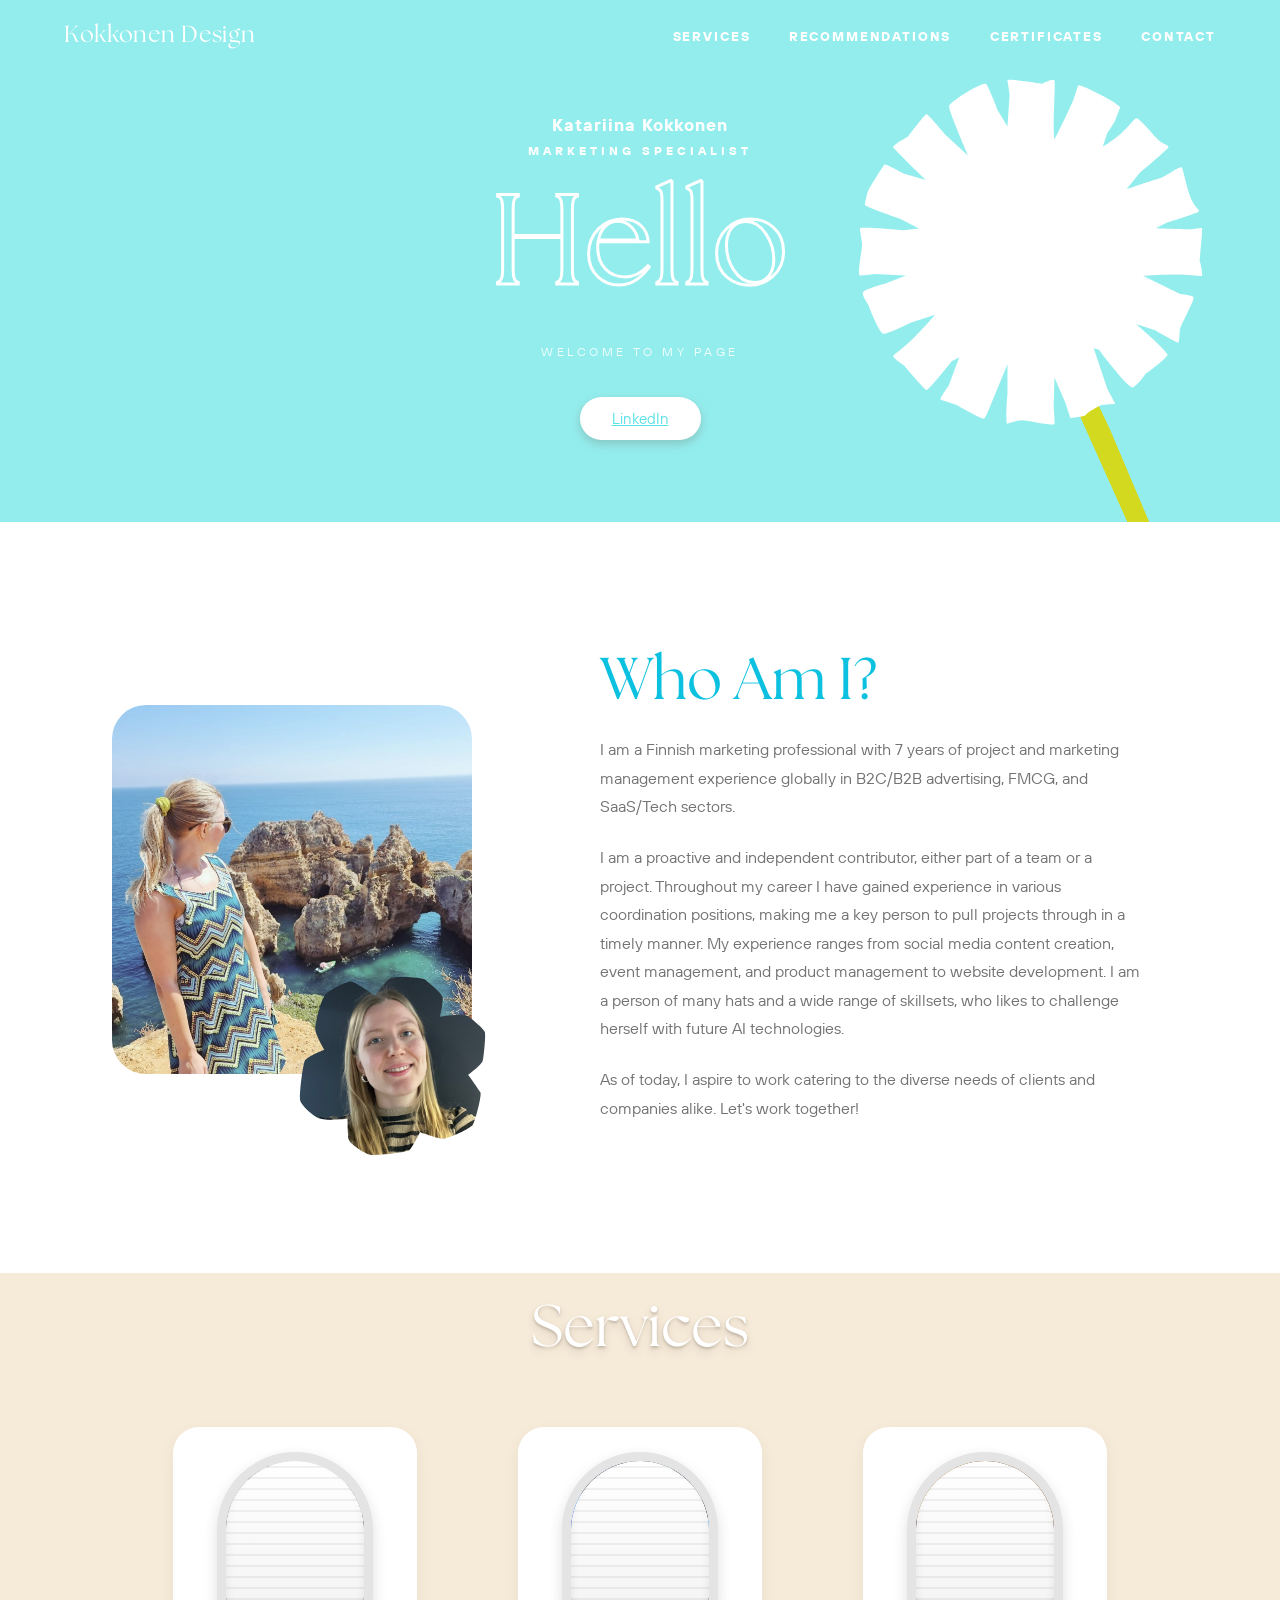
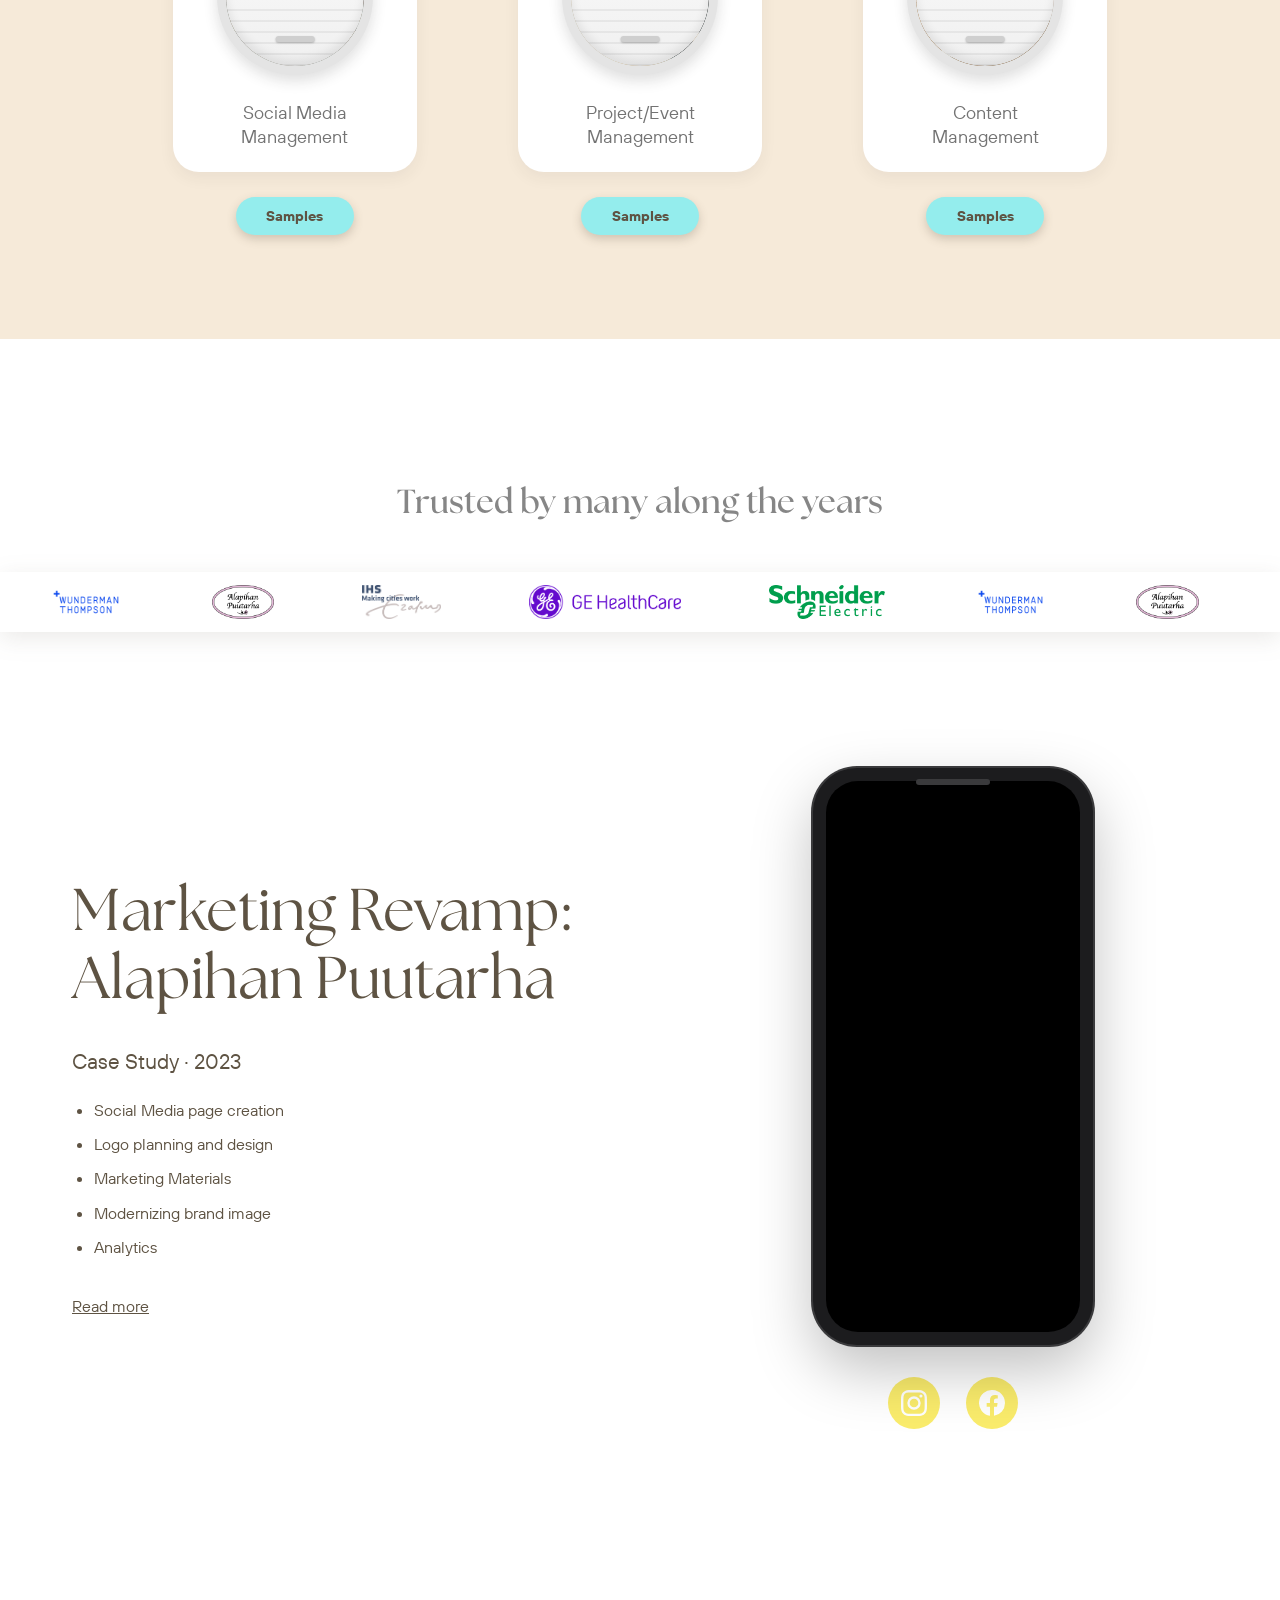
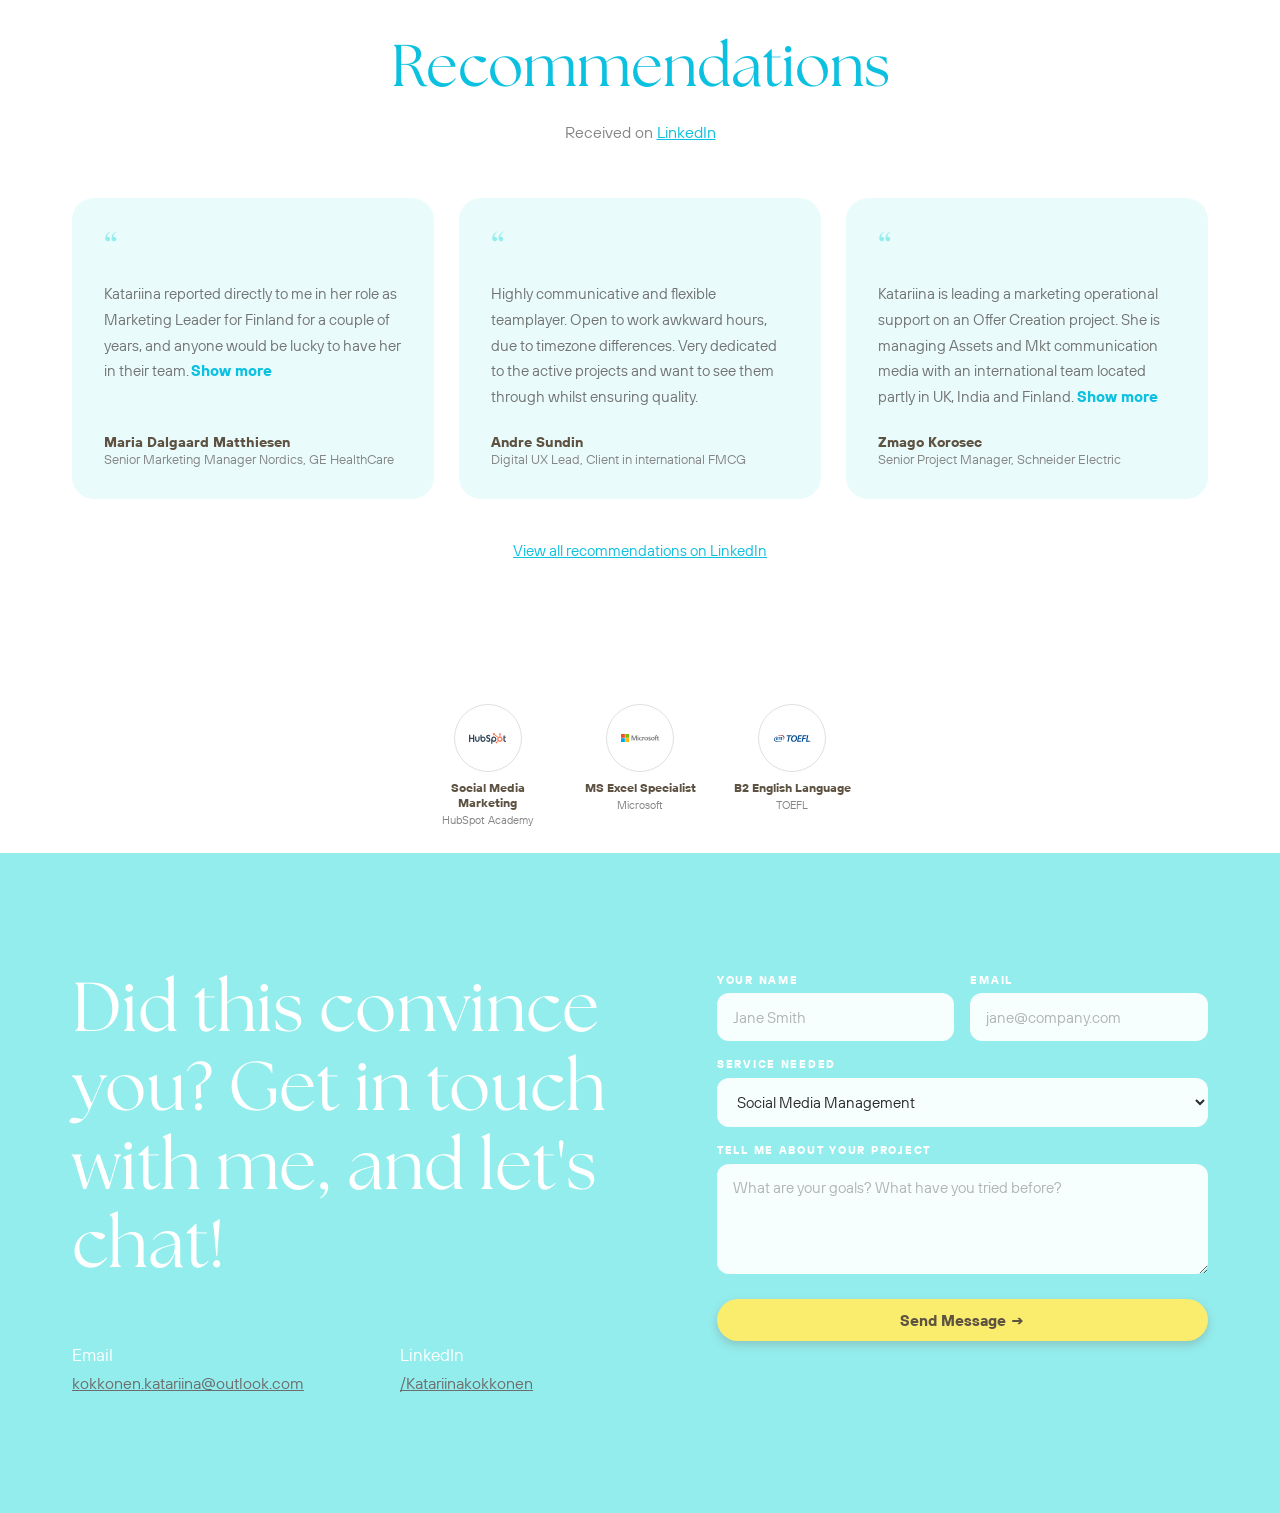
==== commit 45cfb2a8: "project &event management page, case study, nav bar" ====
--- a/index.html
+++ b/index.html
@@ -124,18 +124,22 @@
     .trusted { background: var(--white); padding-top: 9rem; padding-bottom: 2rem; text-align: center; }
     .trusted-heading { font-family: 'KK Display', Georgia, serif; font-weight: 700; font-size: clamp(1.5rem, 2.6vw, 2.1rem); color: var(--muted); margin-bottom: 3rem; }
     .marquee { overflow: hidden; position: relative; background: var(--white); padding: 0.8rem 3rem; width: 100vw; margin-left: calc(50% - 50vw); margin-right: calc(50% - 50vw); filter: drop-shadow(0 6px 12px rgba(94, 83, 67, 0.12)); }
-    .marquee-track { display: flex; align-items: center; gap: 5.5rem; width: max-content; animation: marquee-ltr 32s linear infinite; }
+    .marquee-track { display: flex; align-items: center; --marquee-gap: 5.5rem; gap: var(--marquee-gap); width: max-content; animation: marquee-ltr 32s linear infinite; }
     .marquee:hover .marquee-track { animation-play-state: paused; }
+    .marquee-set { display: flex; align-items: center; gap: var(--marquee-gap); flex-shrink: 0; }
     .marquee-track img { height: 34px; width: auto; flex-shrink: 0; }
     .marquee-track img.tall { height: 46px; }
-    /* moves left → right */
-    @keyframes marquee-ltr { from { transform: translateX(-50%); } to { transform: translateX(0); } }
+    /* moves left → right by exactly one set's width (+ its trailing gap), so the
+       next set lines up seamlessly; --marquee-set-width is measured by JS off the
+       real logos so it stays correct if logos are added/resized. The 836px
+       fallback (for no-JS) matches today's five logos at 34px tall. */
+    @keyframes marquee-ltr { from { transform: translateX(calc(-1 * (var(--marquee-set-width, 836px) + var(--marquee-gap)))); } to { transform: translateX(0); } }
 
     /* ── SERVICES / WHAT I OFFER — four blocks like the hand-drawn guide ── */
     .services { background: #F6EAD9; padding-top: 1.5rem; }
     .services-intro { text-align: center; margin-bottom: 4rem; }
     .services-intro .section-heading { color: var(--white); text-shadow: 0 2px 3px rgba(94, 83, 67, 0.3), 0 5px 10px rgba(94, 83, 67, 0.15); }
-    .services-grid { display: grid; grid-template-columns: repeat(4, 1fr); gap: 2.2rem; max-width: 1200px; margin: 0 auto; }
+    .services-grid { display: grid; grid-template-columns: repeat(3, 1fr); gap: 2.2rem; max-width: 1000px; margin: 0 auto; }
     .service-block { display: flex; flex-direction: column; align-items: center; text-align: center; }
     .service-card { background: var(--white); border-radius: 26px; padding: 1.6rem 1.4rem 1.4rem; box-shadow: 0 6px 16px rgba(43,43,43,0.06); display: flex; flex-direction: column; align-items: center; }
     .service-media { width: 78%; max-width: 200px; aspect-ratio: 350 / 500; border-radius: 999px; overflow: hidden; background: var(--teal-tint); position: relative;
@@ -164,7 +168,7 @@
     .cert-name { font-weight: 700; color: var(--taupe); font-size: 0.78rem; }
     .cert-issuer { font-size: 0.7rem; color: var(--muted); margin-top: -0.3rem; }
 
-    /* ── CASE STUDY — Brand Awareness: Alapihan Puutarha ── */
+    /* ── CASE STUDY — Marketing Revamp: Alapihan Puutarha ── */
     .case-study { background: var(--white); display: grid; grid-template-columns: 1.1fr 1fr; gap: 4rem; align-items: center; max-width: 1200px; margin: 0 auto; }
     .case-title { font-family: 'KK Display', Georgia, serif; font-weight: 400; font-size: clamp(2.4rem, 4.6vw, 3.9rem); line-height: 1.15; color: var(--taupe); margin-bottom: 2rem; }
     .case-sub { font-size: 1.3rem; color: var(--taupe); margin-bottom: 1.2rem; }
@@ -239,14 +243,14 @@
       section { padding: 4rem 1.5rem; }
       #hero-wrap { min-height: clamp(560px, 85vh, 760px); }
       #hero-content { min-height: clamp(560px, 85vh, 760px); max-width: 100%; padding: 6rem 1.5rem 3rem; }
-      .dandelion { top: 68px; right: -4%; width: 44vw; opacity: 0.85; }
+      .dandelion { top: 68px; right: -4%; width: 44vw; opacity: 0.3; }
       .about { grid-template-columns: 1fr; gap: 3rem; }
       .about-media { margin-bottom: 4.5rem; max-width: 480px; order: 0; }
       .case-study { grid-template-columns: 1fr; gap: 3rem; }
       .contact { grid-template-columns: 1fr; gap: 3rem; }
       .contact-details { gap: 3rem; }
       .form-row { grid-template-columns: 1fr; }
-      .marquee-track { gap: 3rem; }
+      .marquee-track { --marquee-gap: 3rem; gap: var(--marquee-gap); }
       .marquee-track img { height: 40px; }
       .marquee-track img.tall { height: 56px; }
     }
@@ -262,7 +266,7 @@
   <a href="#" class="nav-logo">Kokkonen Design</a>
   <ul class="nav-links">
     <li><a href="#services">Services</a></li>
-    <li><a href="#work">Work Samples</a></li>
+    <li><a href="#recommendations">Recommendations</a></li>
     <li><a href="#certificates">Certificates</a></li>
     <li><a href="#contact">Contact</a></li>
   </ul>
@@ -275,7 +279,7 @@
 <div class="mobile-menu" id="mobileMenu">
   <button class="close-menu" id="closeMenu" aria-label="Close menu">✕</button>
   <a href="#services"     onclick="closeMobile()">Services</a>
-  <a href="#work"         onclick="closeMobile()">Work Samples</a>
+  <a href="#recommendations" onclick="closeMobile()">Recommendations</a>
   <a href="#certificates" onclick="closeMobile()">Certificates</a>
   <a href="#contact"      onclick="closeMobile()">Contact</a>
 </div>
@@ -299,9 +303,9 @@
 <section class="about" id="about">
   <div class="about-text reveal">
     <h1 class="section-heading">Who Am I?</h1>
-    <p>I am a Finnish marketing professional with 7 years of experience in various marketing roles, ranging from graphic design to branding and project management.</p>
-    <p>I have worked in B2C/B2B advertising, FMCG, and SAAS/Tech sectors. Proven project manager experience with branding success. Experience in team leadership website development, content creation, social media, and data- driven decisions. Lets work together!</p>
-    <p>Today, as a new career direction, I aspire to work as a marketing specialist catering to the diverse needs of clients, both in Finland and abroad.</p>
+    <p>I am a Finnish marketing professional with 7 years of project and marketing management experience globally in B2C/B2B advertising, FMCG, and SaaS/Tech sectors.</p>
+    <p>I am a proactive and independent contributor, either part of a team or a project. Throughout my career I have gained experience in various coordination positions, making me a key person to pull projects through in a timely manner. My experience ranges from social media content creation, event management, and product management to website development. I am a person of many hats and a wide range of skillsets, who likes to challenge herself with future AI technologies.</p>
+    <p>As of today, I aspire to work catering to the diverse needs of clients and companies alike. Let's work together!</p>
   </div>
   <div class="about-media reveal">
     <div class="about-photo">
@@ -325,7 +329,7 @@
           <img src="assets/img/service-social-media.jpg" alt="Event at Alapihan Puutarha garden" width="373" height="533" loading="lazy" decoding="async" />
           <div class="window-shade"></div>
         </div>
-        <p class="service-name">Social Media<br />Content</p>
+        <p class="service-name">Social Media<br />Management</p>
       </div>
       <a class="pill pill-babyblue" href="social-media-content.html">Samples</a>
     </div>
@@ -335,9 +339,9 @@
           <img src="assets/img/service-event-management.jpg" alt="Katariina at a GE HealthCare conference booth" width="910" height="1215" loading="lazy" decoding="async" style="height: 130%; margin-top: -30px;" />
           <div class="window-shade"></div>
         </div>
-        <p class="service-name">Event<br />Management</p>
-      </div>
-      <a class="pill pill-babyblue" href="https://drive.google.com/file/d/1qMhz7Inp61fIfkfR4D12gCliD6N46cmx/view?usp=sharing" target="_blank" rel="noopener">Samples</a>
+        <p class="service-name">Project/Event<br />Management</p>
+      </div>
+      <a class="pill pill-babyblue" href="event-management.html">Samples</a>
     </div>
     <div class="service-block reveal">
       <div class="service-card">
@@ -345,19 +349,9 @@
           <img src="assets/img/service-graphic-design.jpg" alt="Printed leaflets and posters designed for GE HealthCare" width="546" height="780" loading="lazy" decoding="async" />
           <div class="window-shade"></div>
         </div>
-        <p class="service-name">Graphic<br />Design</p>
+        <p class="service-name">Content<br />Management</p>
       </div>
       <a class="pill pill-babyblue" href="https://drive.google.com/file/d/1JXjqSvORLjnT2InTJ5fufkKyHMpyu1ek/view?usp=sharing" target="_blank" rel="noopener">Samples</a>
-    </div>
-    <div class="service-block reveal">
-      <div class="service-card">
-        <div class="service-media">
-          <img src="assets/img/service-project-management.jpg" alt="Project plan and timeline on a clipboard" width="800" height="533" loading="lazy" decoding="async" />
-          <div class="window-shade"></div>
-        </div>
-        <p class="service-name">Project<br />Management</p>
-      </div>
-      <a class="pill pill-babyblue" href="https://drive.google.com/file/d/1qMhz7Inp61fIfkfR4D12gCliD6N46cmx/view?usp=sharing" target="_blank" rel="noopener">Samples</a>
     </div>
   </div>
 </section>
@@ -367,17 +361,21 @@
   <h2 class="trusted-heading display">Trusted by many along the years</h2>
   <div class="marquee">
     <div class="marquee-track">
-      <img class="logo logo-wt" src="assets/img/logo-wunderman-thompson.png" alt="Wunderman Thompson" width="356" height="160" loading="lazy" decoding="async" />
-      <img class="logo logo-ap" src="assets/img/logo-alapihan-puutarha.png" alt="Alapihan Puutarha" width="295" height="160" loading="lazy" decoding="async" />
-      <img class="logo logo-ihs" src="assets/img/logo-ihs.png" alt="IHS — Making cities work" width="341" height="148" loading="lazy" decoding="async" />
-      <img class="logo logo-ge" src="assets/img/logo-ge-healthcare.png" alt="GE HealthCare" width="718" height="160" loading="lazy" decoding="async" />
-      <img class="logo logo-se" src="assets/img/logo-schneider-electric.png" alt="Schneider Electric" width="542" height="160" loading="lazy" decoding="async" />
-      <!-- duplicate set for the seamless loop -->
-      <img class="logo logo-wt" src="assets/img/logo-wunderman-thompson.png" alt="" aria-hidden="true" width="356" height="160" loading="lazy" decoding="async" />
-      <img class="logo logo-ap" src="assets/img/logo-alapihan-puutarha.png" alt="" aria-hidden="true" width="295" height="160" loading="lazy" decoding="async" />
-      <img class="logo logo-ihs" src="assets/img/logo-ihs.png" alt="" aria-hidden="true" width="341" height="148" loading="lazy" decoding="async" />
-      <img class="logo logo-ge" src="assets/img/logo-ge-healthcare.png" alt="" aria-hidden="true" width="718" height="160" loading="lazy" decoding="async" />
-      <img class="logo logo-se" src="assets/img/logo-schneider-electric.png" alt="" aria-hidden="true" width="542" height="160" loading="lazy" decoding="async" />
+      <div class="marquee-set">
+        <img class="logo logo-wt" src="assets/img/logo-wunderman-thompson.png" alt="Wunderman Thompson" width="356" height="160" loading="lazy" decoding="async" />
+        <img class="logo logo-ap" src="assets/img/logo-alapihan-puutarha.png" alt="Alapihan Puutarha" width="295" height="160" loading="lazy" decoding="async" />
+        <img class="logo logo-ihs" src="assets/img/logo-ihs.png" alt="IHS — Making cities work" width="341" height="148" loading="lazy" decoding="async" />
+        <img class="logo logo-ge" src="assets/img/logo-ge-healthcare.png" alt="GE HealthCare" width="718" height="160" loading="lazy" decoding="async" />
+        <img class="logo logo-se" src="assets/img/logo-schneider-electric.png" alt="Schneider Electric" width="542" height="160" loading="lazy" decoding="async" />
+      </div>
+      <!-- duplicate set for the seamless loop; JS clones more of these to fill wide viewports -->
+      <div class="marquee-set" aria-hidden="true">
+        <img class="logo logo-wt" src="assets/img/logo-wunderman-thompson.png" alt="" width="356" height="160" loading="lazy" decoding="async" />
+        <img class="logo logo-ap" src="assets/img/logo-alapihan-puutarha.png" alt="" width="295" height="160" loading="lazy" decoding="async" />
+        <img class="logo logo-ihs" src="assets/img/logo-ihs.png" alt="" width="341" height="148" loading="lazy" decoding="async" />
+        <img class="logo logo-ge" src="assets/img/logo-ge-healthcare.png" alt="" width="718" height="160" loading="lazy" decoding="async" />
+        <img class="logo logo-se" src="assets/img/logo-schneider-electric.png" alt="" width="542" height="160" loading="lazy" decoding="async" />
+      </div>
     </div>
   </div>
 </section>
@@ -386,8 +384,8 @@
 <section id="work">
   <div class="case-study">
     <div class="reveal">
-      <h2 class="case-title">Brand Awareness: Alapihan Puutarha</h2>
-      <p class="case-sub">Case Study</p>
+      <h2 class="case-title">Marketing Revamp: Alapihan Puutarha</h2>
+      <p class="case-sub">Case Study · 2023</p>
       <ul class="case-list">
         <li>Social Media page creation</li>
         <li>Logo planning and design</li>
@@ -427,7 +425,7 @@
     <div class="rec-card reveal">
       <div class="rec-quote" aria-hidden="true">&ldquo;</div>
       <div class="rec-text">
-        <span class="rec-preview">Katariina reported directly to me in her role as Marketing Leader for Finland for a couple of years, and anyone would be lucky to have her in their team.</span><button class="rec-toggle" type="button" aria-expanded="false"> …</button>
+        <span class="rec-preview">Katariina reported directly to me in her role as Marketing Leader for Finland for a couple of years, and anyone would be lucky to have her in their team.</span><button class="rec-toggle" type="button" aria-expanded="false"> Show more</button>
         <div class="rec-full">
           <p>She continuously impresses me with her energy, creativity, and ability to turn ideas into action.</p>
           <p>Katariina consistently goes above and beyond to support both the sales organization and our customers. She combines strategic thinking with an entrepreneurial mindset, always looking for innovative ways to engage audiences and drive results. Whether creating engaging video content at congresses, developing interactive booth activities, producing customer success stories, or exploring new marketing channels, she approaches every initiative with creativity and a strong customer focus.</p>
@@ -447,7 +445,7 @@
     <div class="rec-card reveal">
       <div class="rec-quote" aria-hidden="true">&ldquo;</div>
       <div class="rec-text">
-        <span class="rec-preview">Katariina is leading a marketing operational support on an Offer Creation project. She is managing Assets and Mkt communication media with an international team located partly in UK, India and Finland.</span><button class="rec-toggle" type="button" aria-expanded="false"> …</button>
+        <span class="rec-preview">Katariina is leading a marketing operational support on an Offer Creation project. She is managing Assets and Mkt communication media with an international team located partly in UK, India and Finland.</span><button class="rec-toggle" type="button" aria-expanded="false"> Show more</button>
         <div class="rec-full">
           <p>Her contribution to create, organise and manage marketing with business data were key to achieve project schedule and Quality expectations.</p>
           <p>A sense of Communication and follow up with actions are a clear strength. All team members have noticed her capacity to scale up fast in knowledge and adapt to project high rate pace.</p>
@@ -506,8 +504,8 @@
     </div>
     <div class="form-field"><label>Service Needed</label>
       <select name="Service Needed">
-        <option>Social Media Content</option><option>Event Management</option>
-        <option>Graphic Design</option><option>Project Management</option>
+        <option>Social Media Management</option><option>Project/Event Management</option>
+        <option>Content Management</option>
         <option>Other / Not Sure</option>
       </select>
     </div>
@@ -534,6 +532,34 @@
   }, 3000);
 })();
 
+/* ── Logo marquee: measure one set's real width and clone enough copies to fill the viewport, so there's no empty stretch before the loop catches up ── */
+(function () {
+  const marquee = document.querySelector('.marquee');
+  const track = document.querySelector('.marquee-track');
+  const baseSet = track && track.querySelector('.marquee-set');
+  if (!marquee || !track || !baseSet) return;
+
+  function fill() {
+    track.querySelectorAll('.marquee-set').forEach((set, i) => { if (i > 1) set.remove(); });
+    const setWidth = baseSet.offsetWidth;
+    const gap = parseFloat(getComputedStyle(track).columnGap) || 0;
+    track.style.setProperty('--marquee-set-width', setWidth + 'px');
+    const needed = marquee.clientWidth + setWidth + gap;
+    while (track.scrollWidth < needed) {
+      const clone = baseSet.cloneNode(true);
+      clone.setAttribute('aria-hidden', 'true');
+      track.appendChild(clone);
+    }
+  }
+
+  fill();
+  let resizeTimer;
+  window.addEventListener('resize', () => {
+    clearTimeout(resizeTimer);
+    resizeTimer = setTimeout(fill, 200);
+  });
+})();
+
 /* ── Scroll reveal ── */
 document.querySelectorAll('.reveal').forEach((el, i) => {
   new IntersectionObserver(([e], obs) => {
@@ -560,7 +586,7 @@
     const card = btn.closest('.rec-card');
     const expanded = card.classList.toggle('expanded');
     btn.setAttribute('aria-expanded', expanded);
-    btn.textContent = expanded ? ' Show less' : ' …';
+    btn.textContent = expanded ? ' Show less' : ' Show more';
   });
 });
 
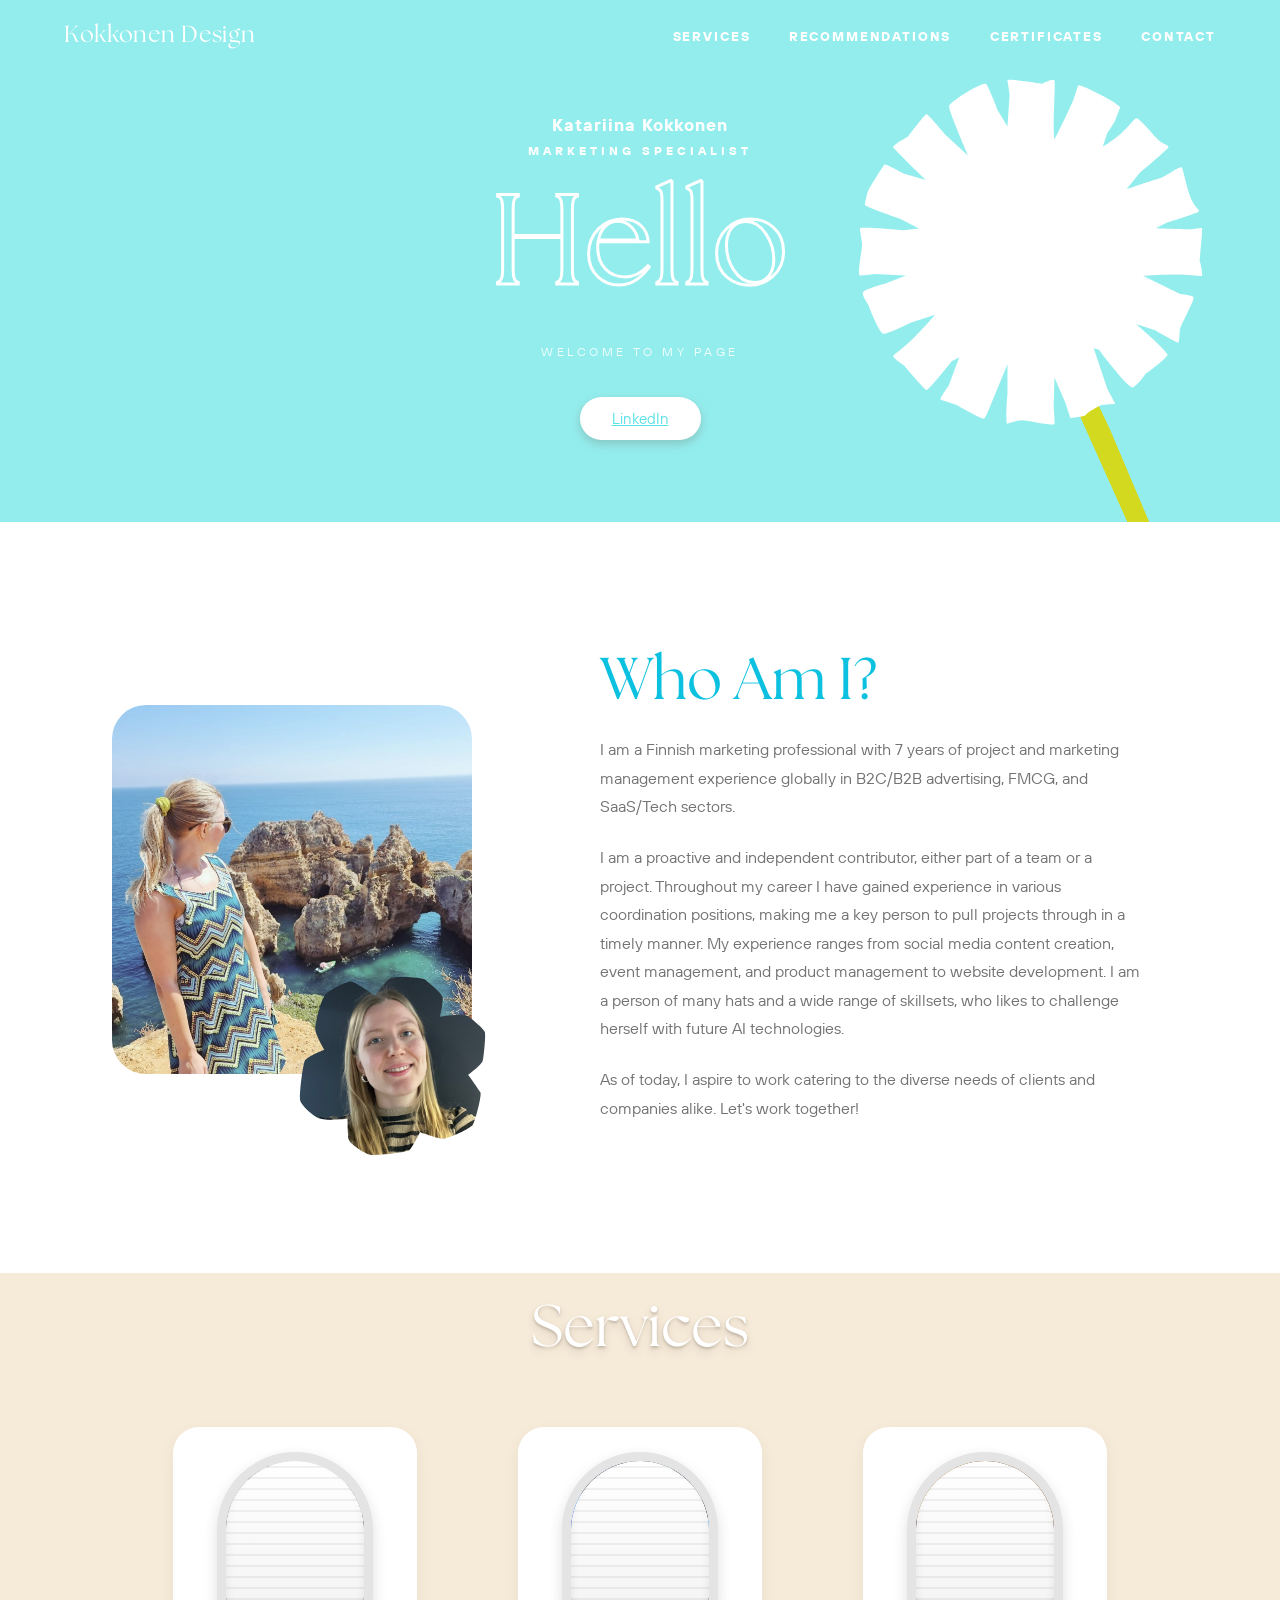
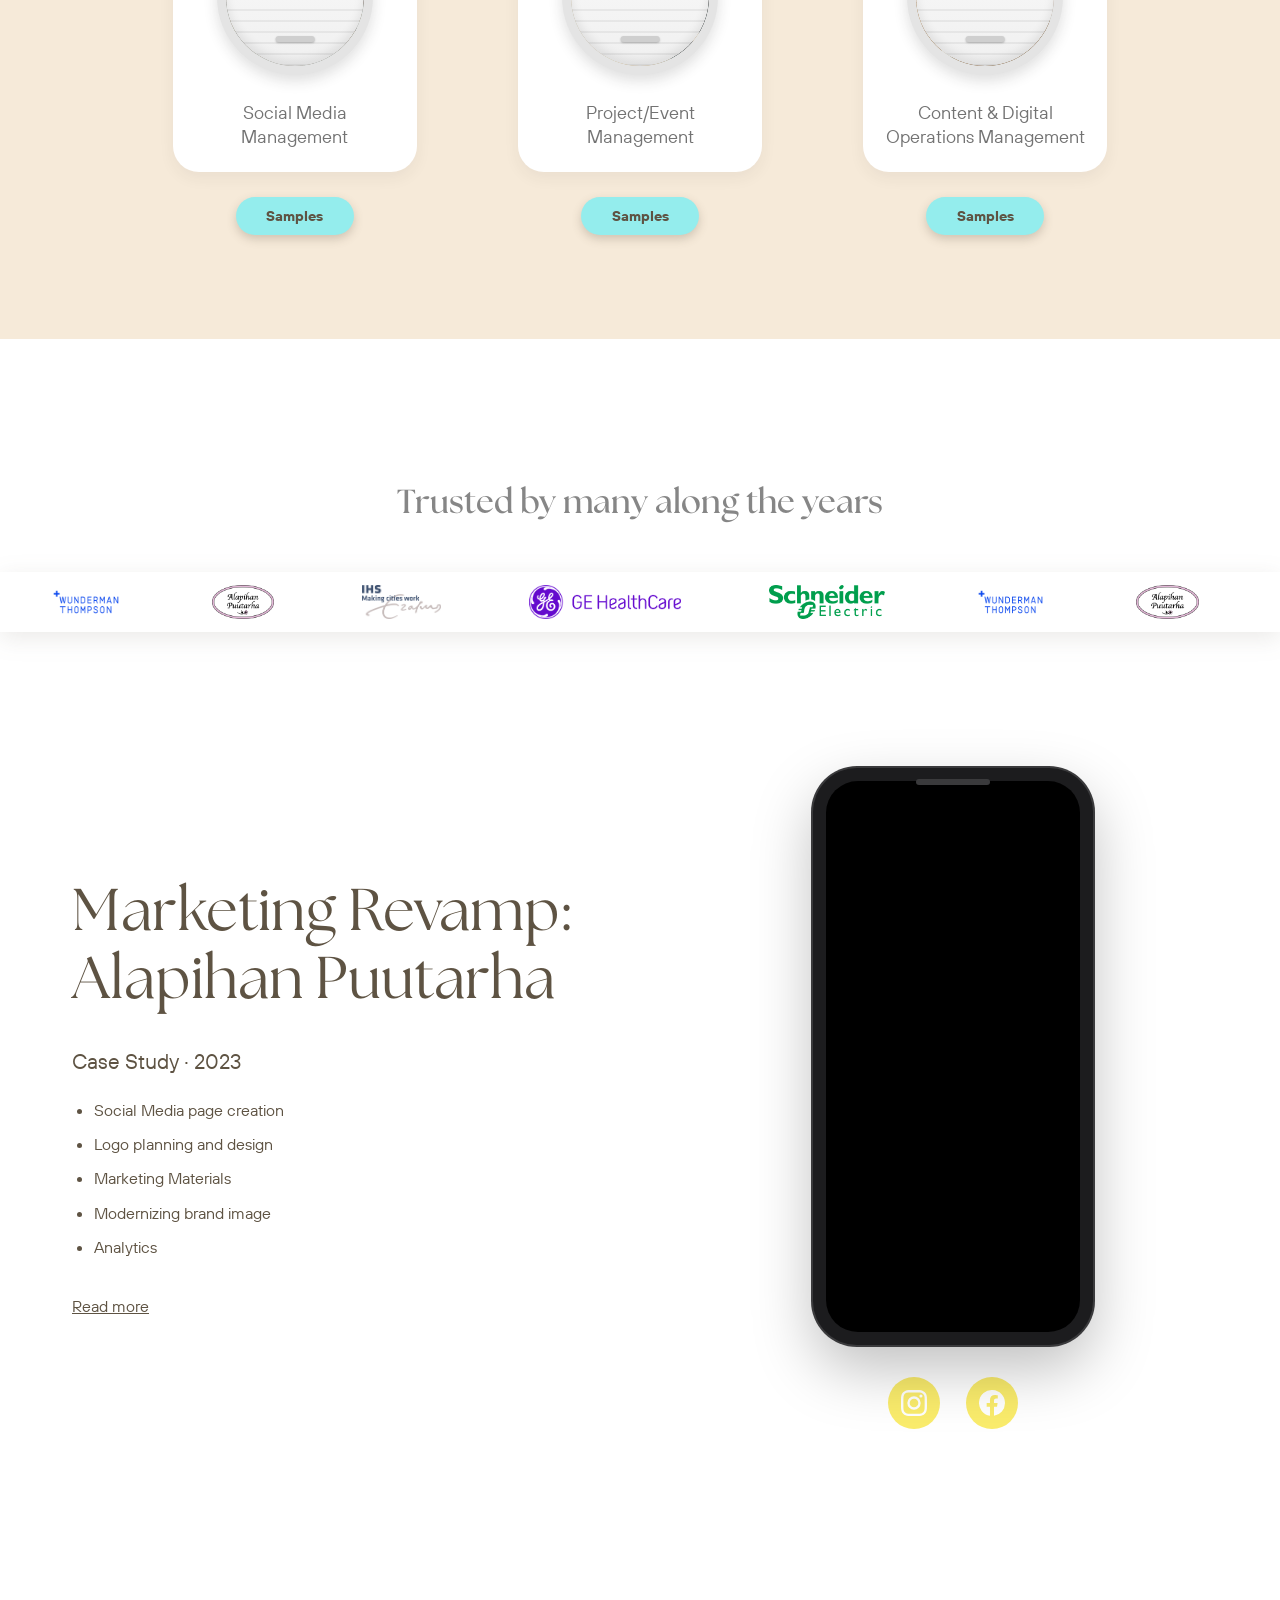
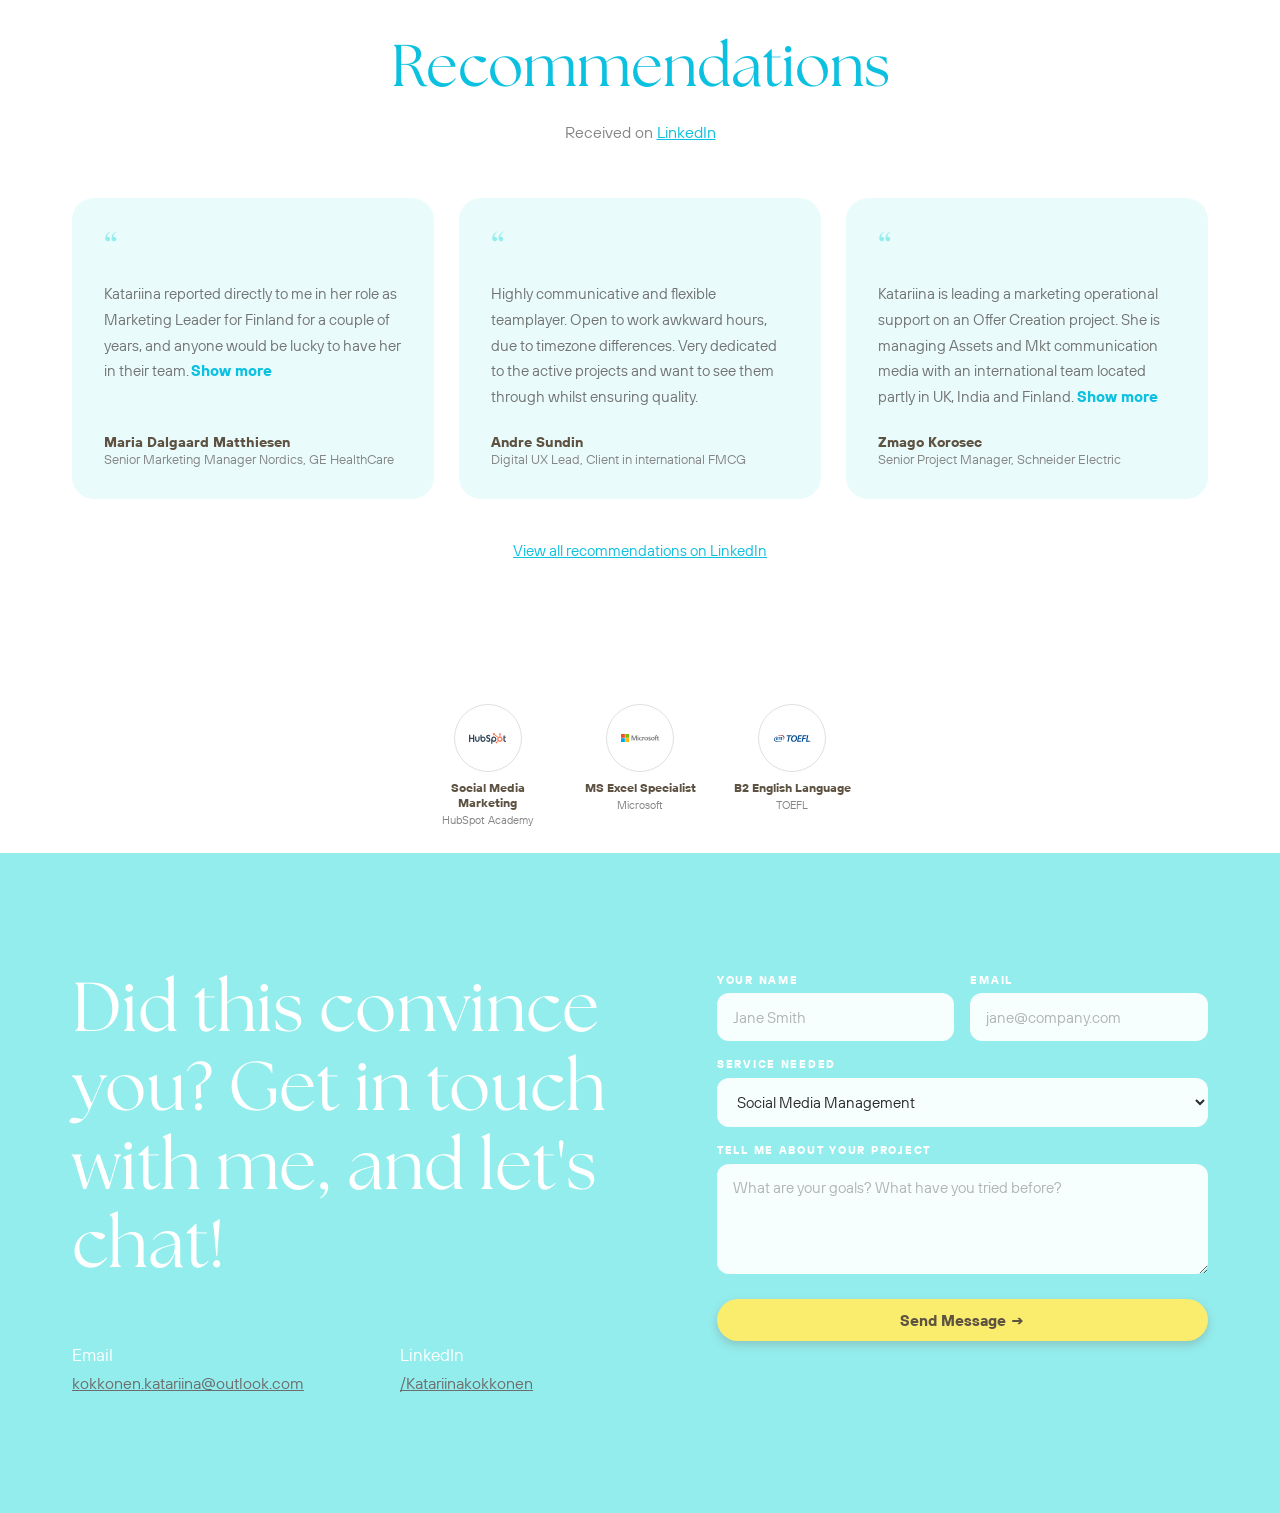
==== commit 789e08d1: "content & Digital operations management heading changed" ====
--- a/index.html
+++ b/index.html
@@ -349,9 +349,9 @@
           <img src="assets/img/service-graphic-design.jpg" alt="Printed leaflets and posters designed for GE HealthCare" width="546" height="780" loading="lazy" decoding="async" />
           <div class="window-shade"></div>
         </div>
-        <p class="service-name">Content<br />Management</p>
-      </div>
-      <a class="pill pill-babyblue" href="https://drive.google.com/file/d/1JXjqSvORLjnT2InTJ5fufkKyHMpyu1ek/view?usp=sharing" target="_blank" rel="noopener">Samples</a>
+        <p class="service-name">Content & Digital<br />Operations Management</p>
+      </div>
+      <a class="pill pill-babyblue" href="content-management.html">Samples</a>
     </div>
   </div>
 </section>
@@ -505,7 +505,7 @@
     <div class="form-field"><label>Service Needed</label>
       <select name="Service Needed">
         <option>Social Media Management</option><option>Project/Event Management</option>
-        <option>Content Management</option>
+        <option>Content & Digital Operations Management</option>
         <option>Other / Not Sure</option>
       </select>
     </div>
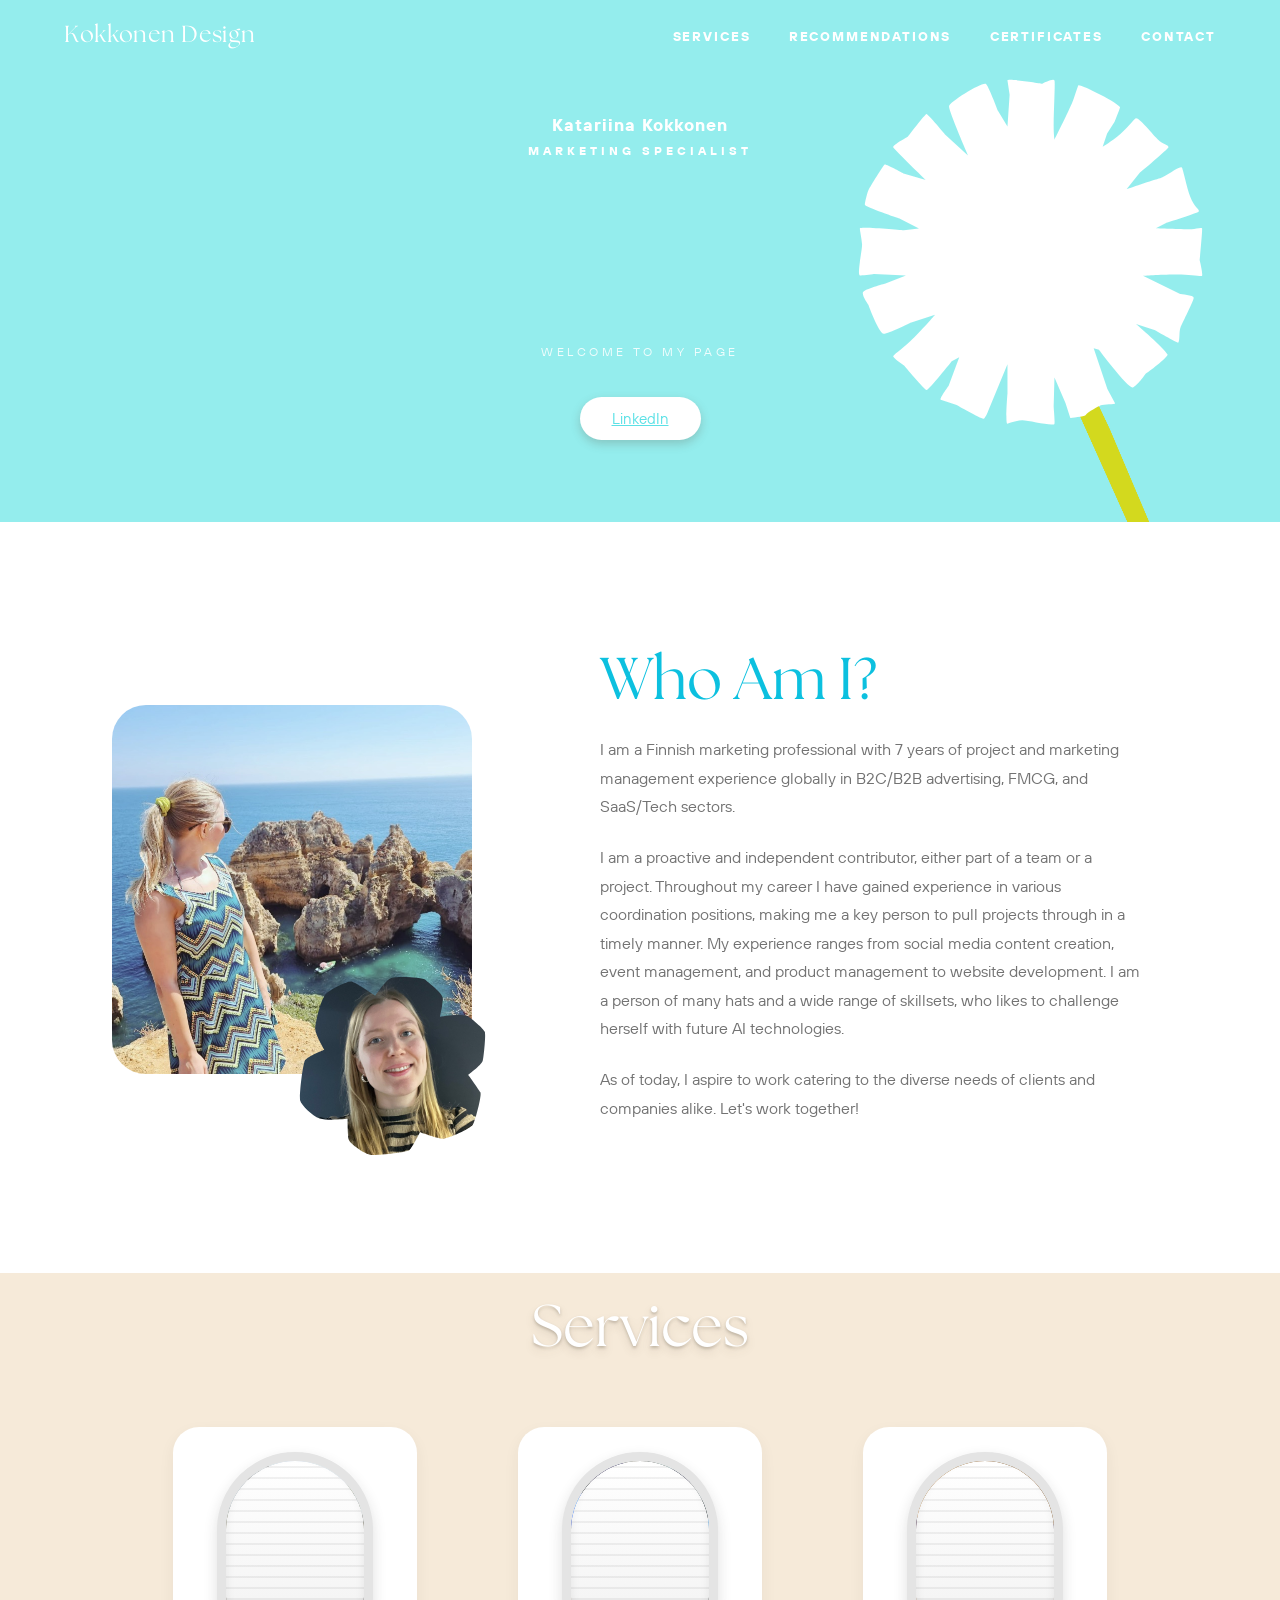
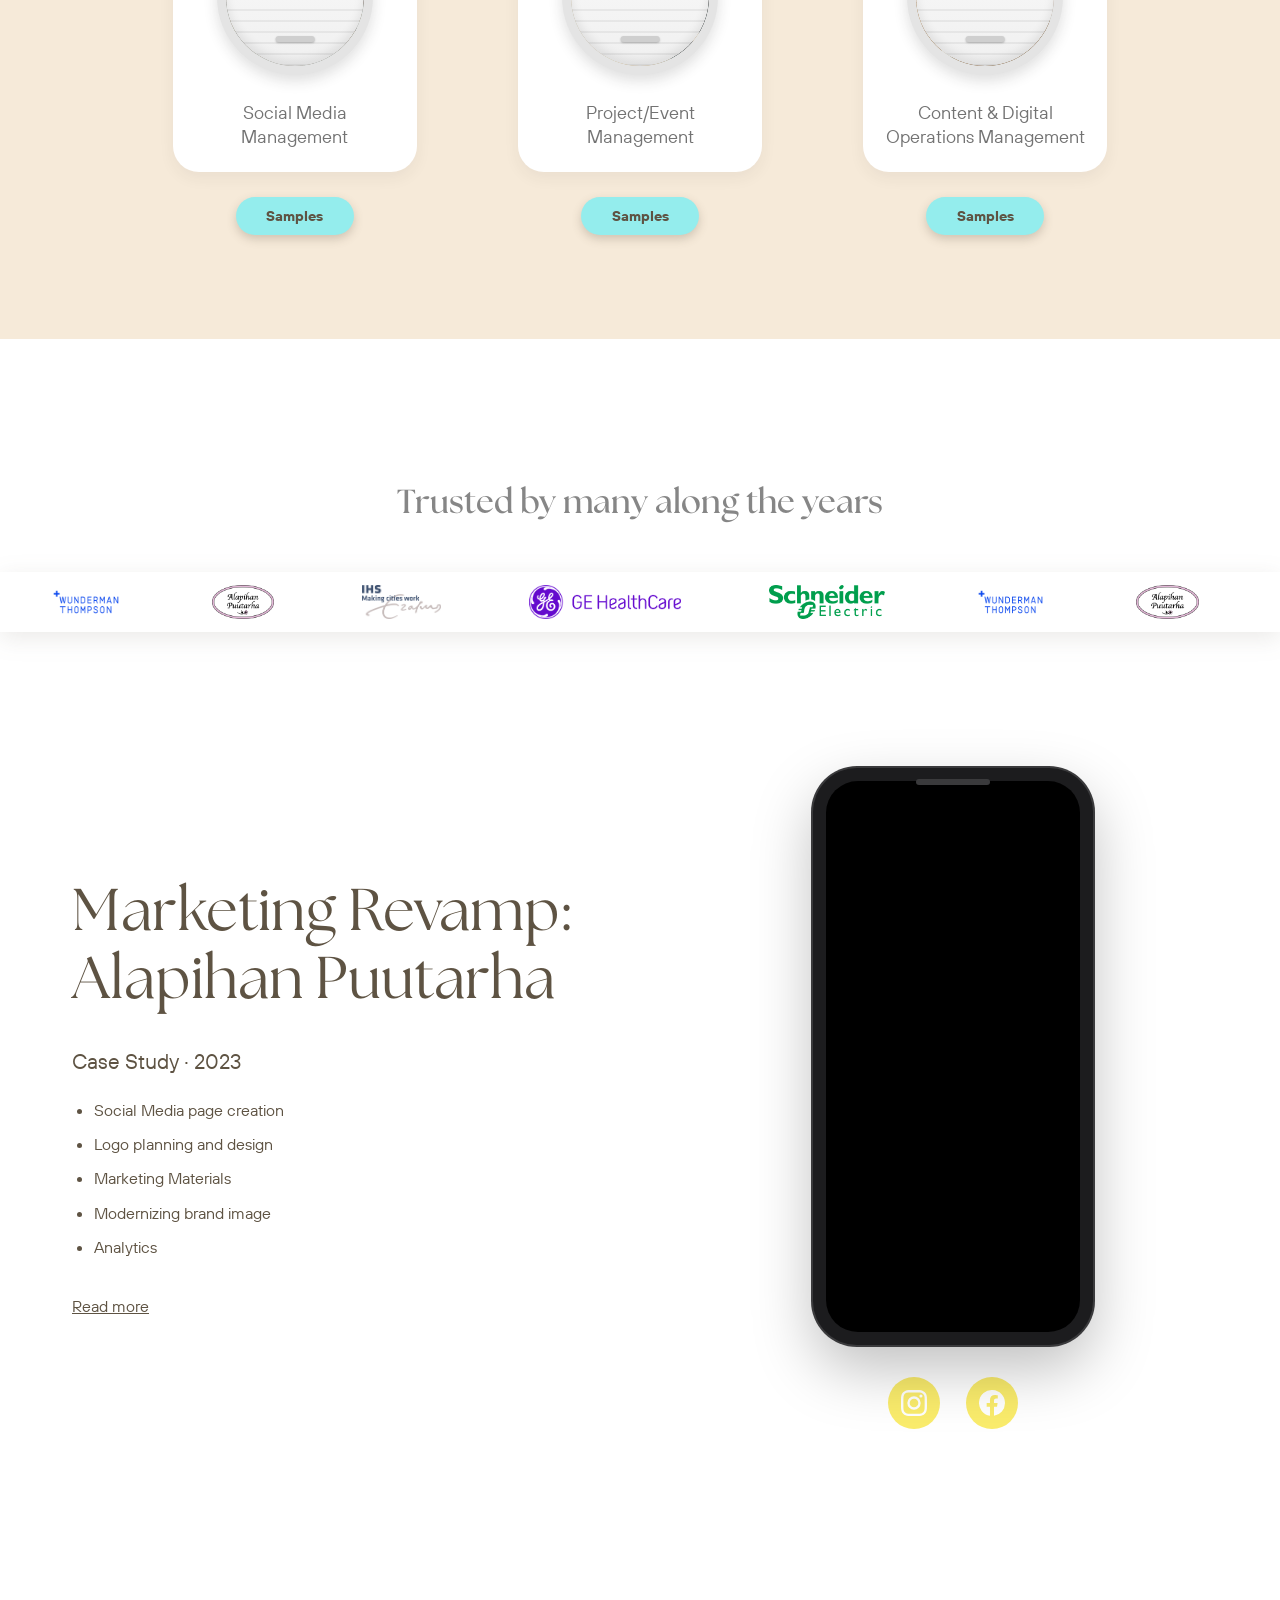
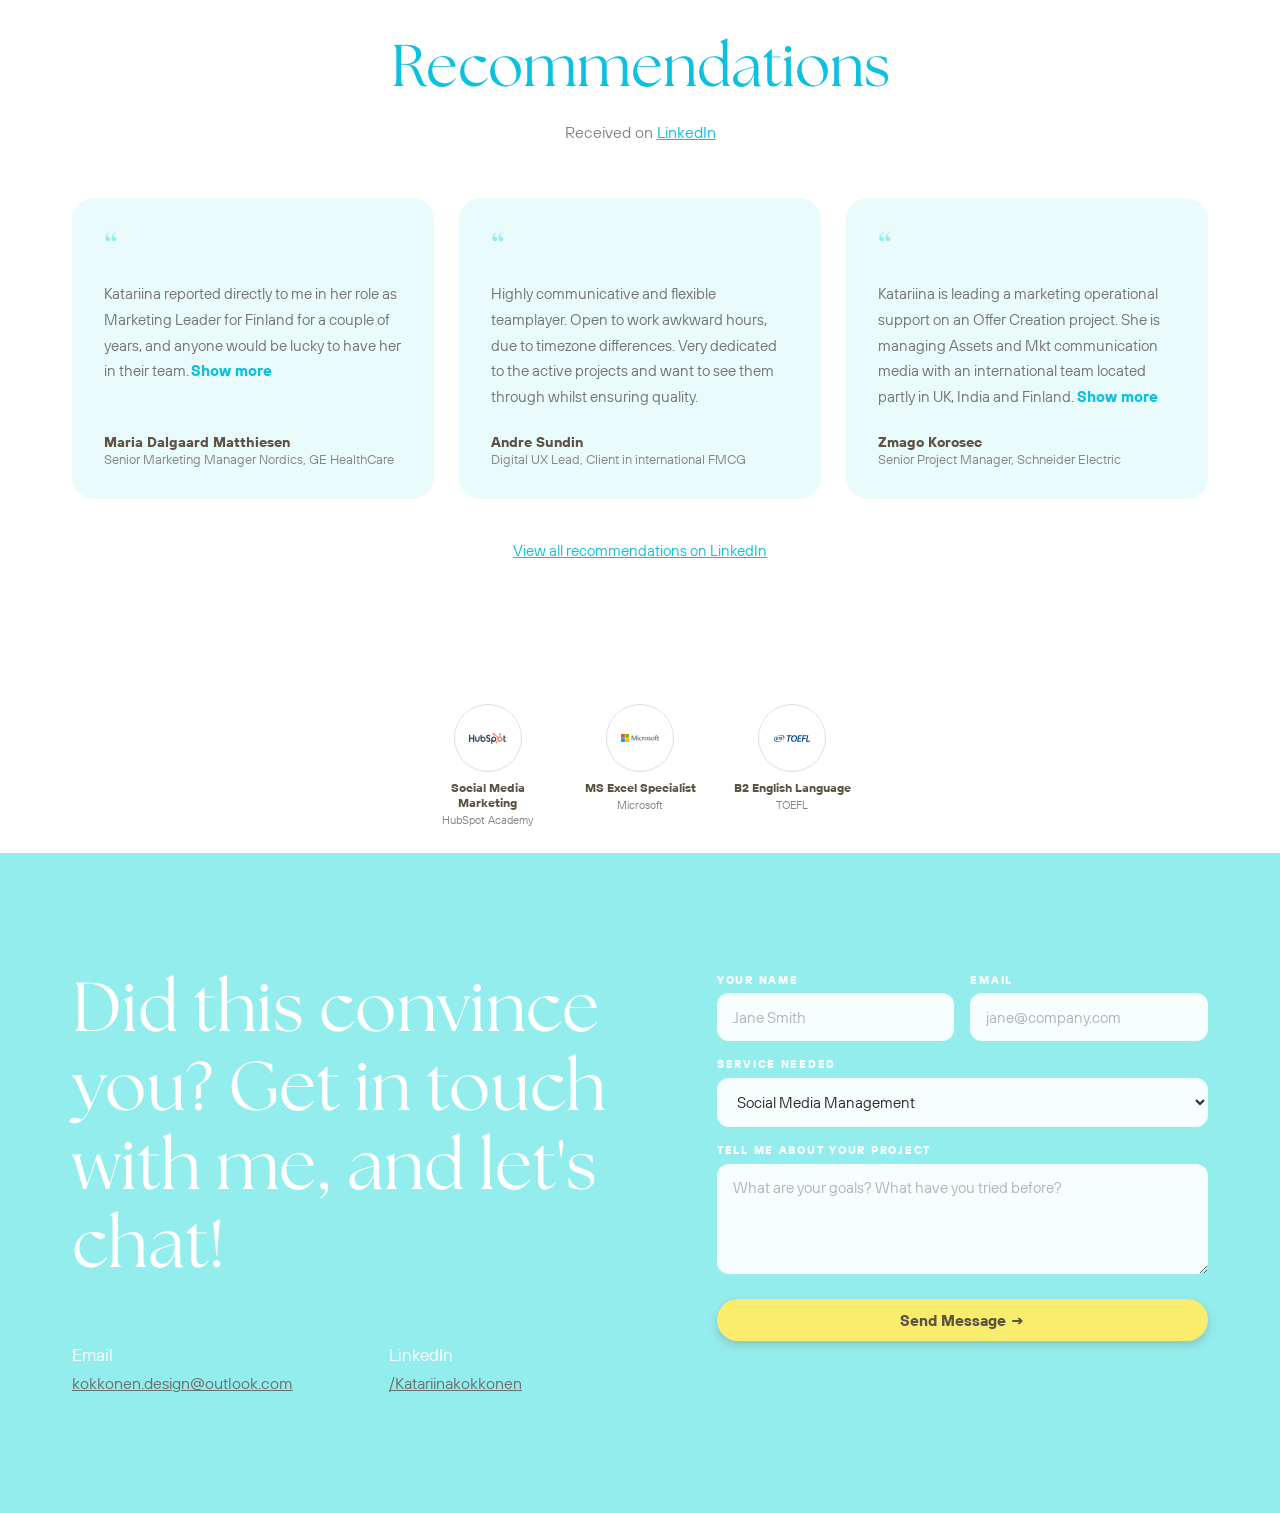
==== commit 2c8ec0e2: "email address changed" ====
--- a/index.html
+++ b/index.html
@@ -489,7 +489,7 @@
     <div class="contact-details">
       <div>
         <p class="contact-label">Email</p>
-        <p class="contact-value"><a href="mailto:kokkonen.katariina@outlook.com">kokkonen.katariina@outlook.com</a></p>
+        <p class="contact-value"><a href="mailto:kokkonen.design@outlook.com">kokkonen.design@outlook.com</a></p>
       </div>
       <div>
         <p class="contact-label">LinkedIn</p>
@@ -497,7 +497,7 @@
       </div>
     </div>
   </div>
-  <form class="contact-form reveal" action="mailto:kokkonen.katariina@outlook.com" method="post" enctype="text/plain">
+  <form class="contact-form reveal" action="mailto:kokkonen.design@outlook.com" method="post" enctype="text/plain">
     <div class="form-row">
       <div class="form-field"><label>Your Name</label><input type="text" name="Name" placeholder="Jane Smith" required /></div>
       <div class="form-field"><label>Email</label><input type="email" name="Email" placeholder="jane@company.com" required /></div>
@@ -600,7 +600,7 @@
   const details = get('Project Details');
   const subject = `New inquiry from ${name || 'the website'} — ${service}`;
   const body = `Name: ${name}\nEmail: ${email}\nService Needed: ${service}\n\nProject Details:\n${details}`;
-  window.location.href = `mailto:kokkonen.katariina@outlook.com?subject=${encodeURIComponent(subject)}&body=${encodeURIComponent(body)}`;
+  window.location.href = `mailto:kokkonen.design@outlook.com?subject=${encodeURIComponent(subject)}&body=${encodeURIComponent(body)}`;
 });
 
 /* ── Mobile menu ── */
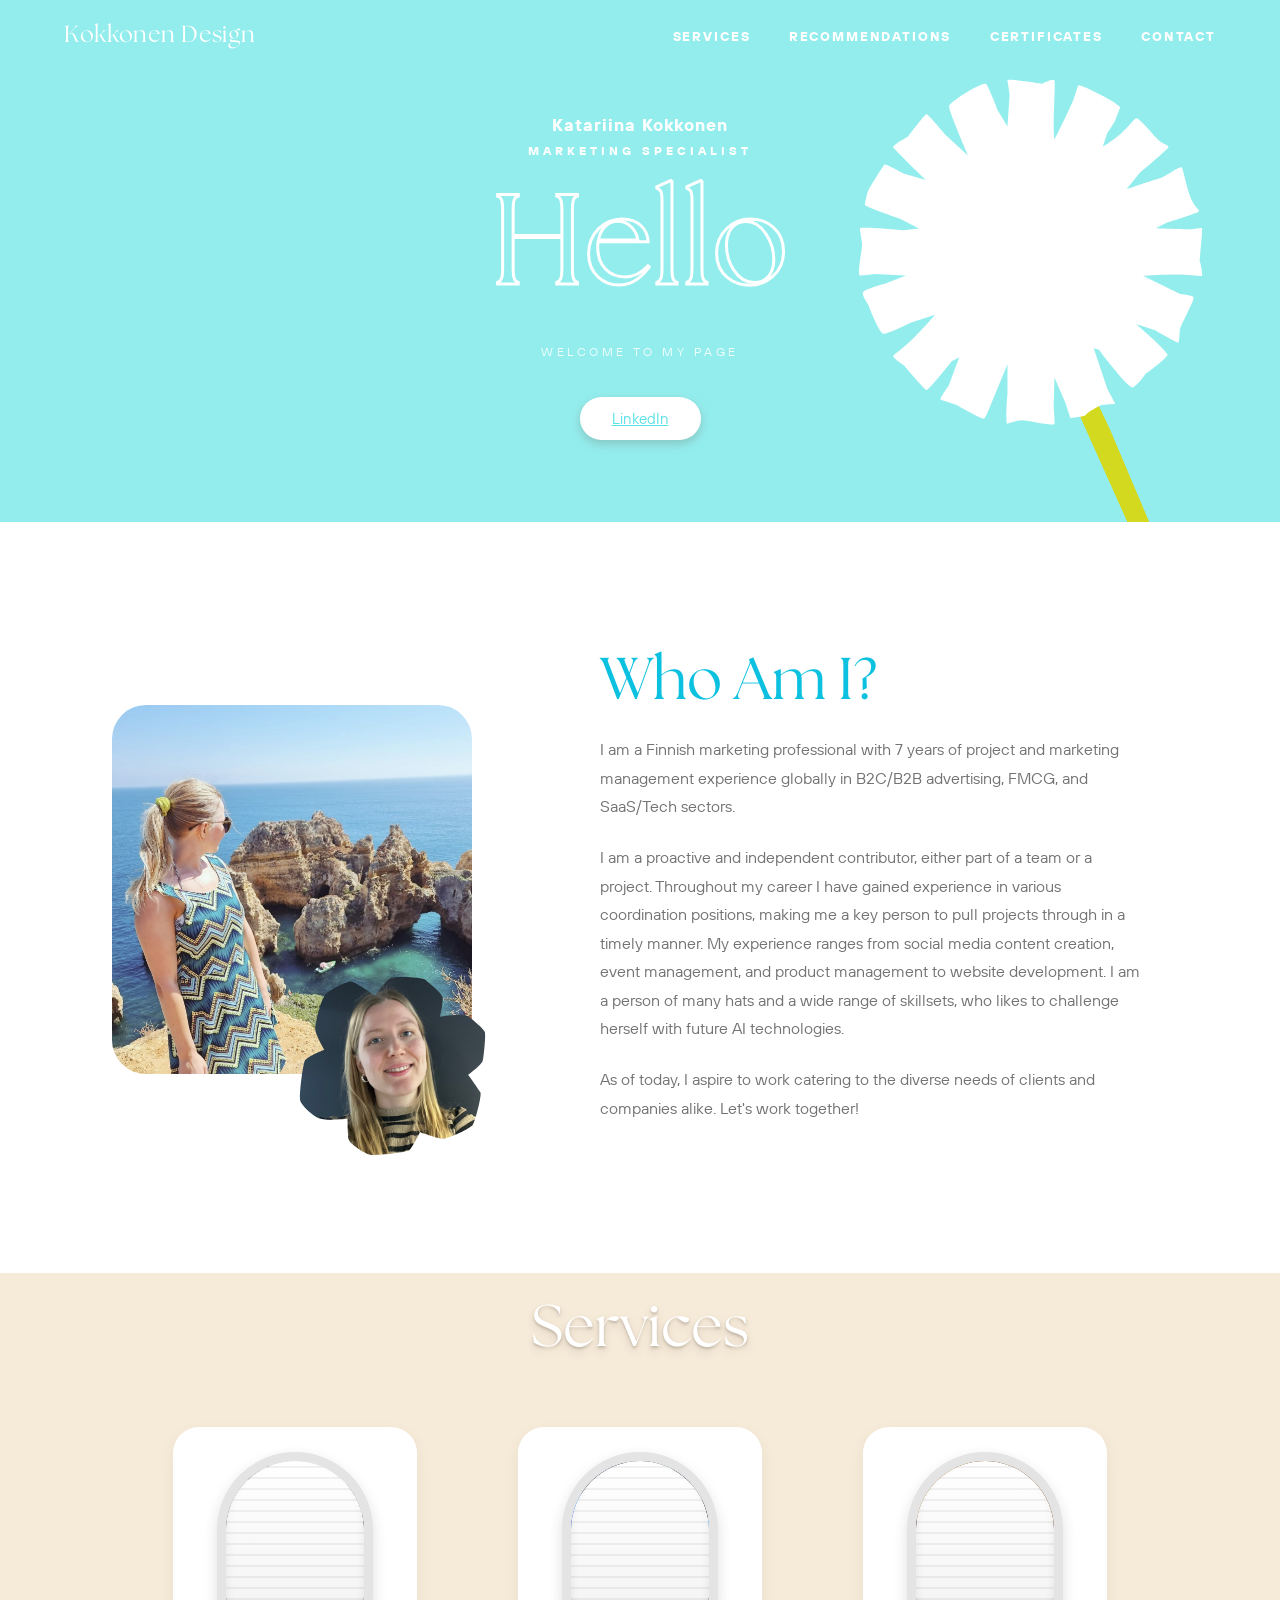
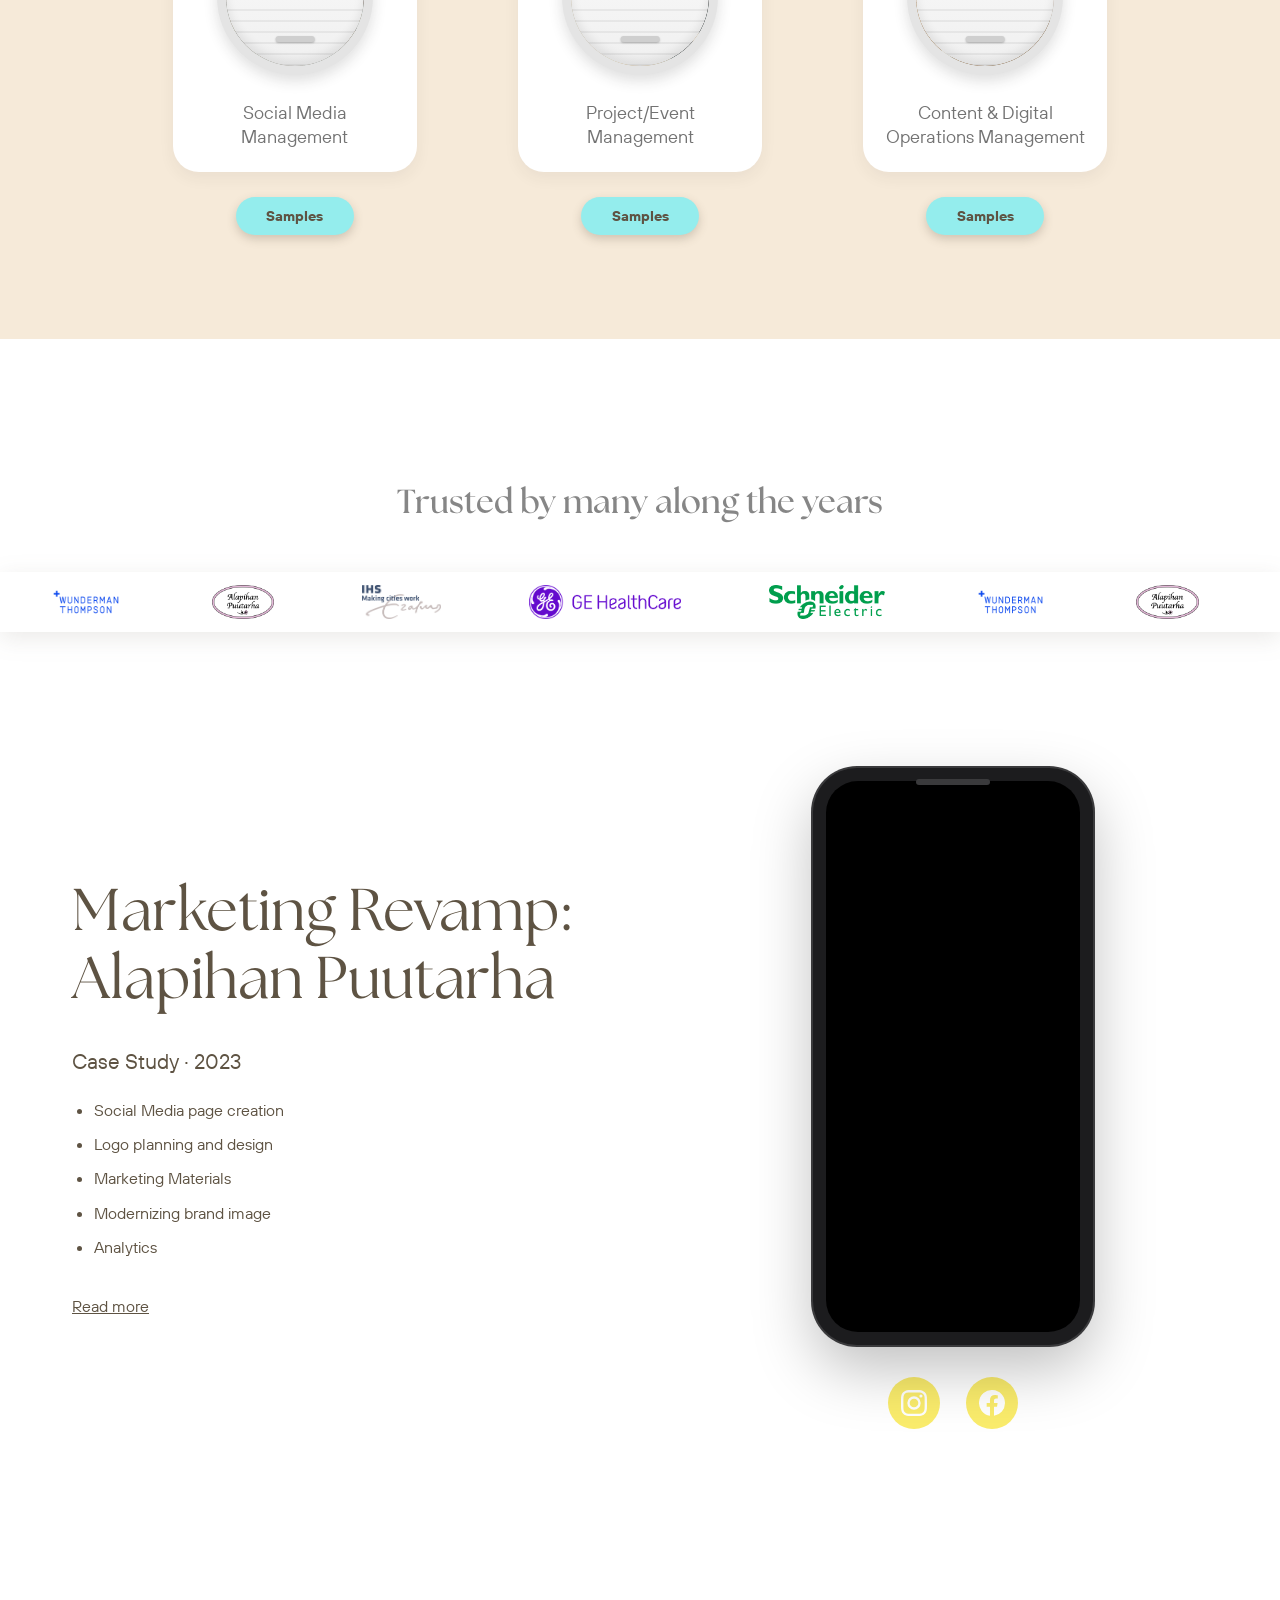
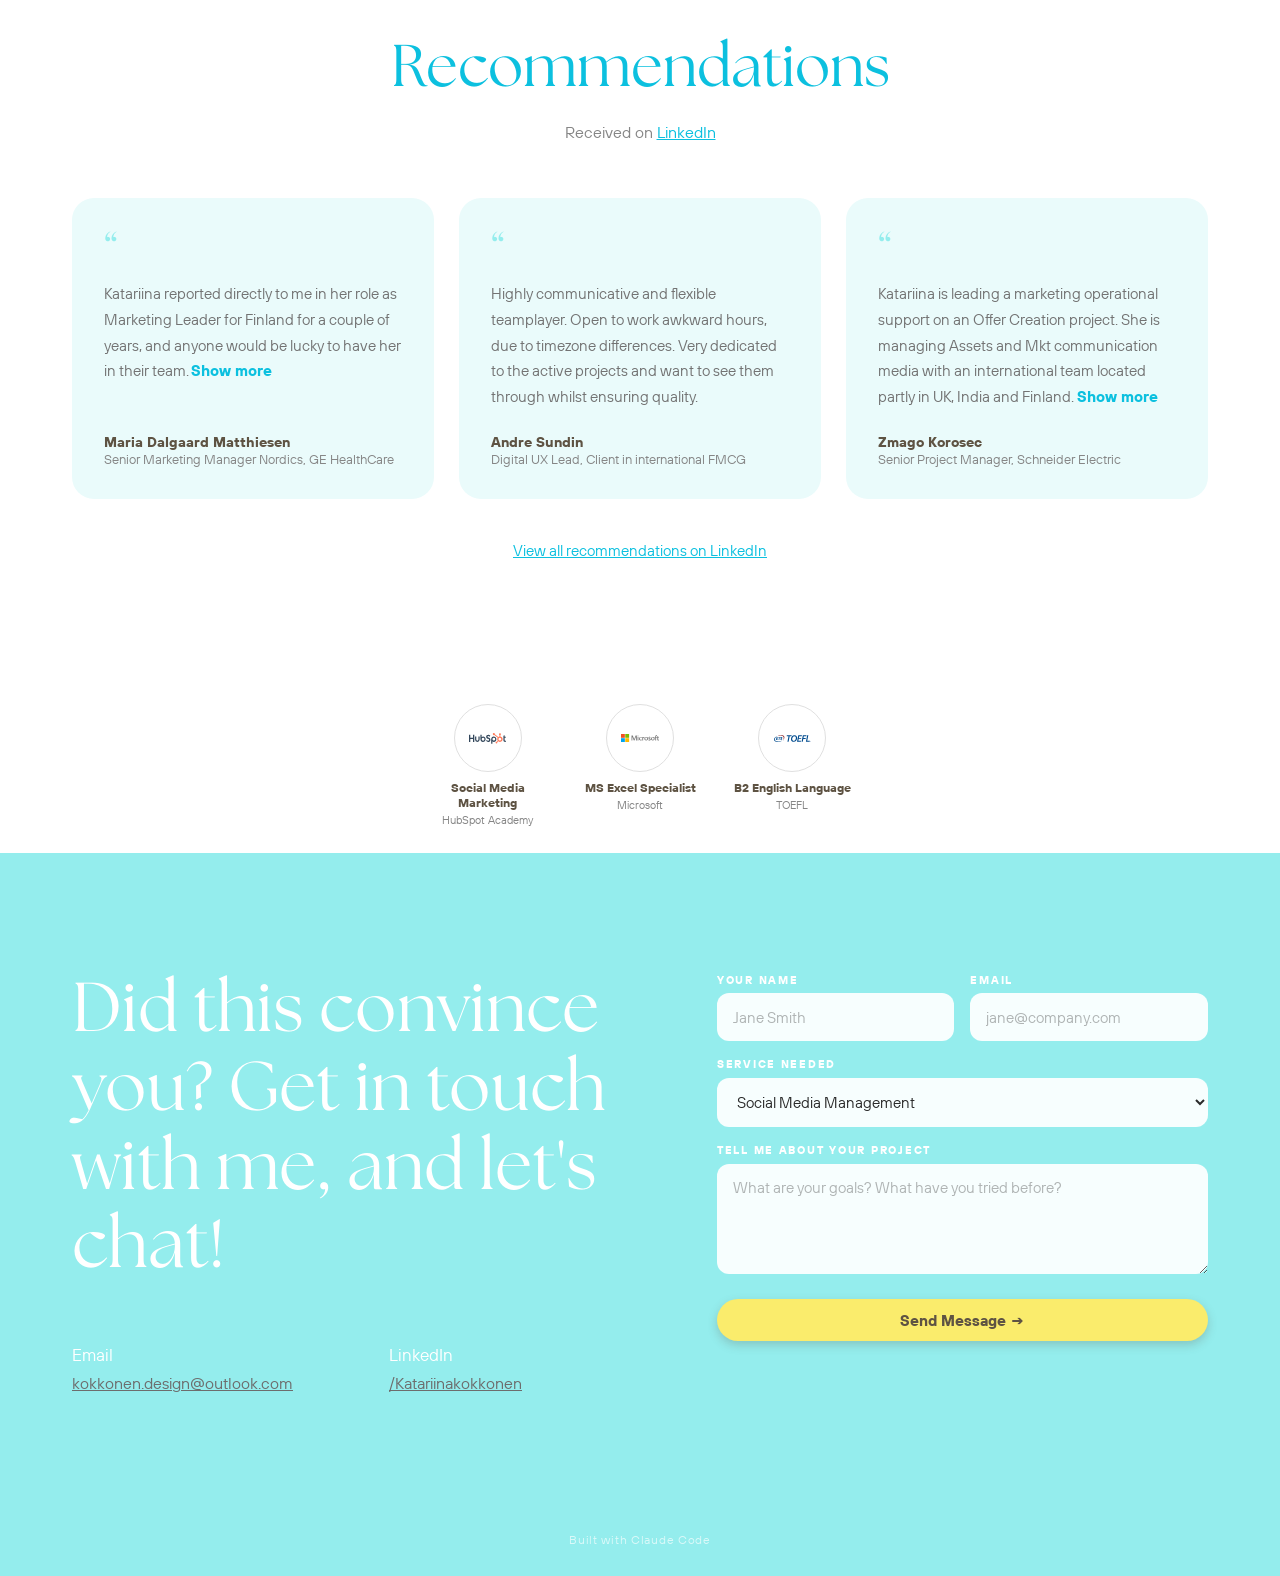
==== commit f6c4ca68: "built with claude code" ====
--- a/index.html
+++ b/index.html
@@ -105,6 +105,8 @@
 
     /* ── SHARED SECTION STYLES ── */
     section { padding: 6.5rem 4.5rem; }
+    footer { background: var(--teal); text-align: center; padding: 1.2rem 1.5rem 1.8rem; }
+    footer p { margin: 0; font-size: 0.75rem; letter-spacing: 0.06em; color: rgba(255,255,255,0.65); }
     .section-heading { font-family: 'KK Display', Georgia, serif; font-weight: 400; font-size: clamp(2.4rem, 4.6vw, 3.9rem); line-height: 1.12; color: var(--cyan); margin-bottom: 1.2rem; }
     .reveal { opacity: 0; transform: translateY(26px); transition: opacity 0.7s ease, transform 0.7s ease; }
     .reveal.visible { opacity: 1; transform: translateY(0); }
@@ -393,7 +395,7 @@
         <li>Modernizing brand image</li>
         <li>Analytics</li>
       </ul>
-      <a class="case-readmore" href="https://drive.google.com/file/d/1YEgwYLe2JxTpBZf6eTcuw4bFQxtJn7Kc/view" target="_blank" rel="noopener">Read more</a>
+      <a class="case-readmore" href="https://drive.google.com/file/d/1FBCzkTo5fGtQbNgeZiFsvq8a8fg0nXnK/view?usp=sharing" target="_blank" rel="noopener">Read more</a>
     </div>
     <div class="case-media reveal">
       <div class="phone-mockup">
@@ -515,6 +517,10 @@
     <button type="submit" class="pill pill-yellow submit-btn">Send Message →</button>
   </form>
 </section>
+
+<footer>
+  <p>Built with Claude Code</p>
+</footer>
 
 <script>
 /* ── Rotating greeting ── */
